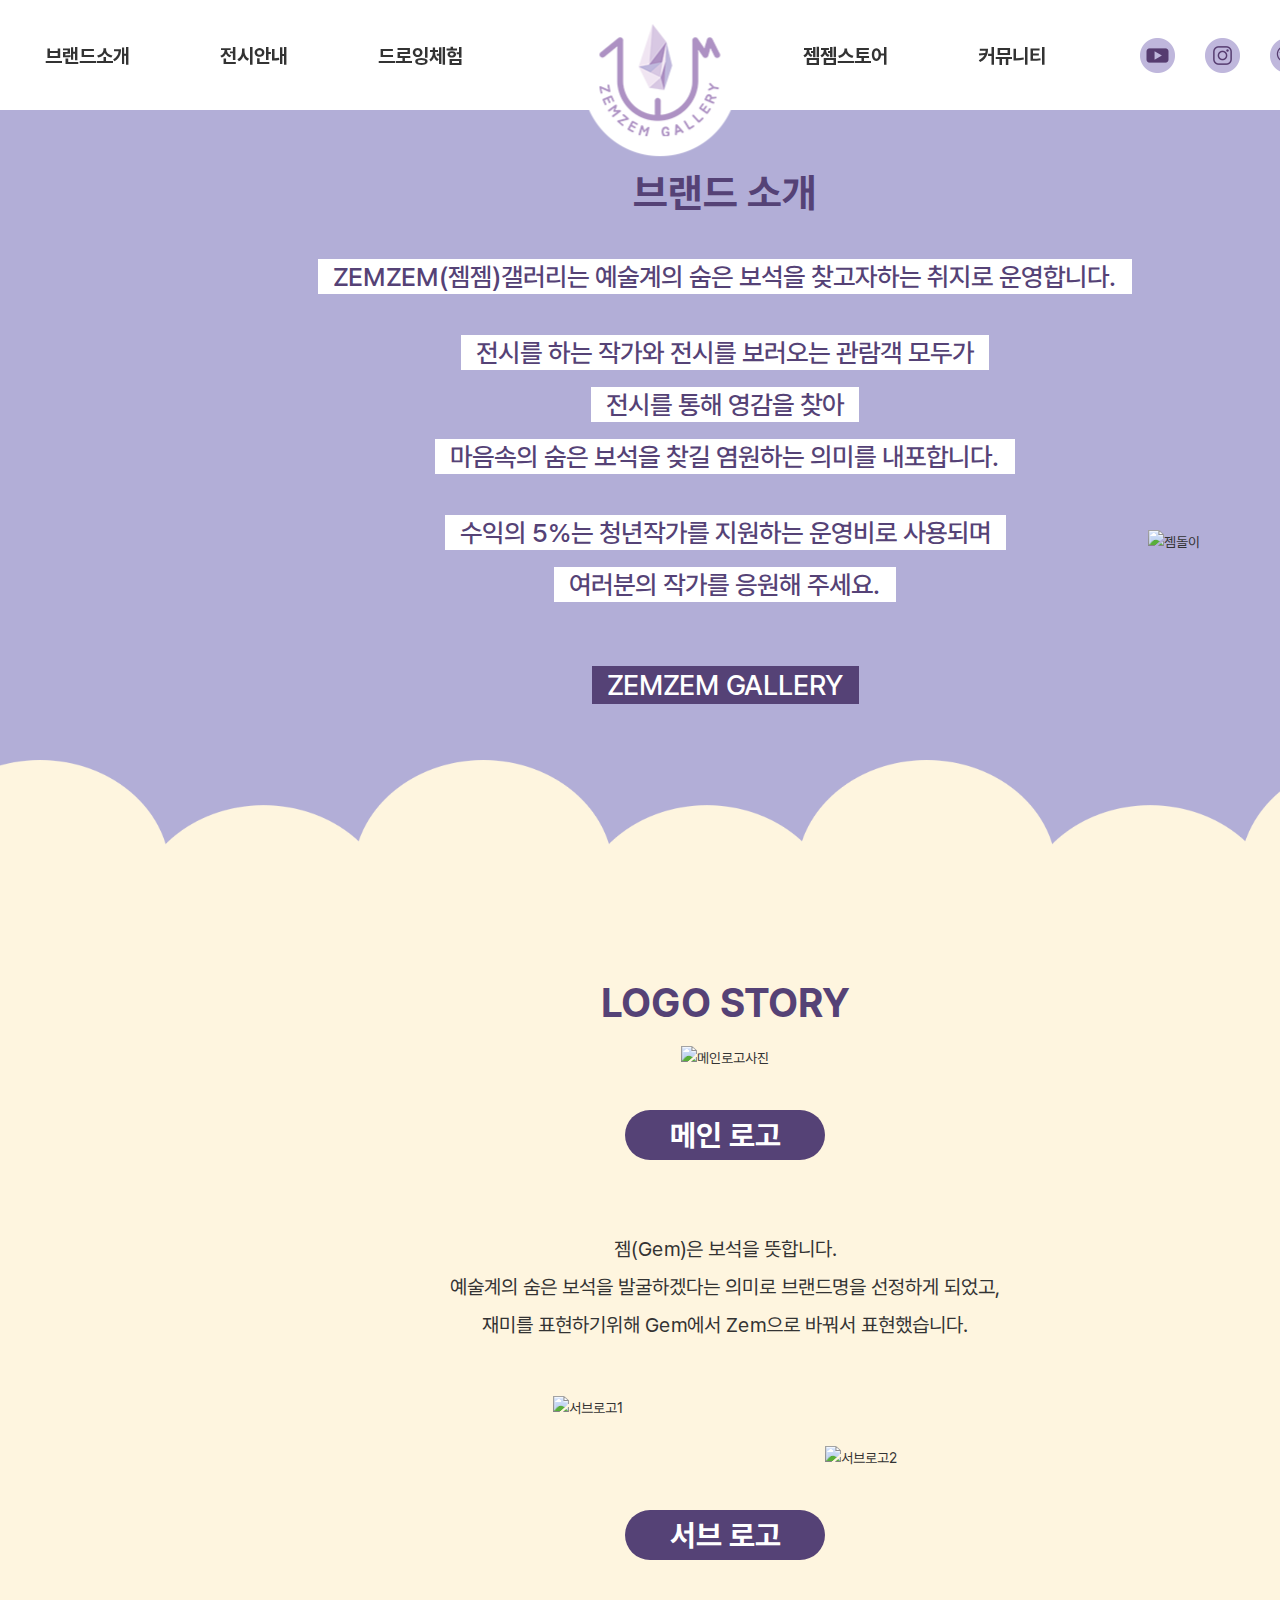
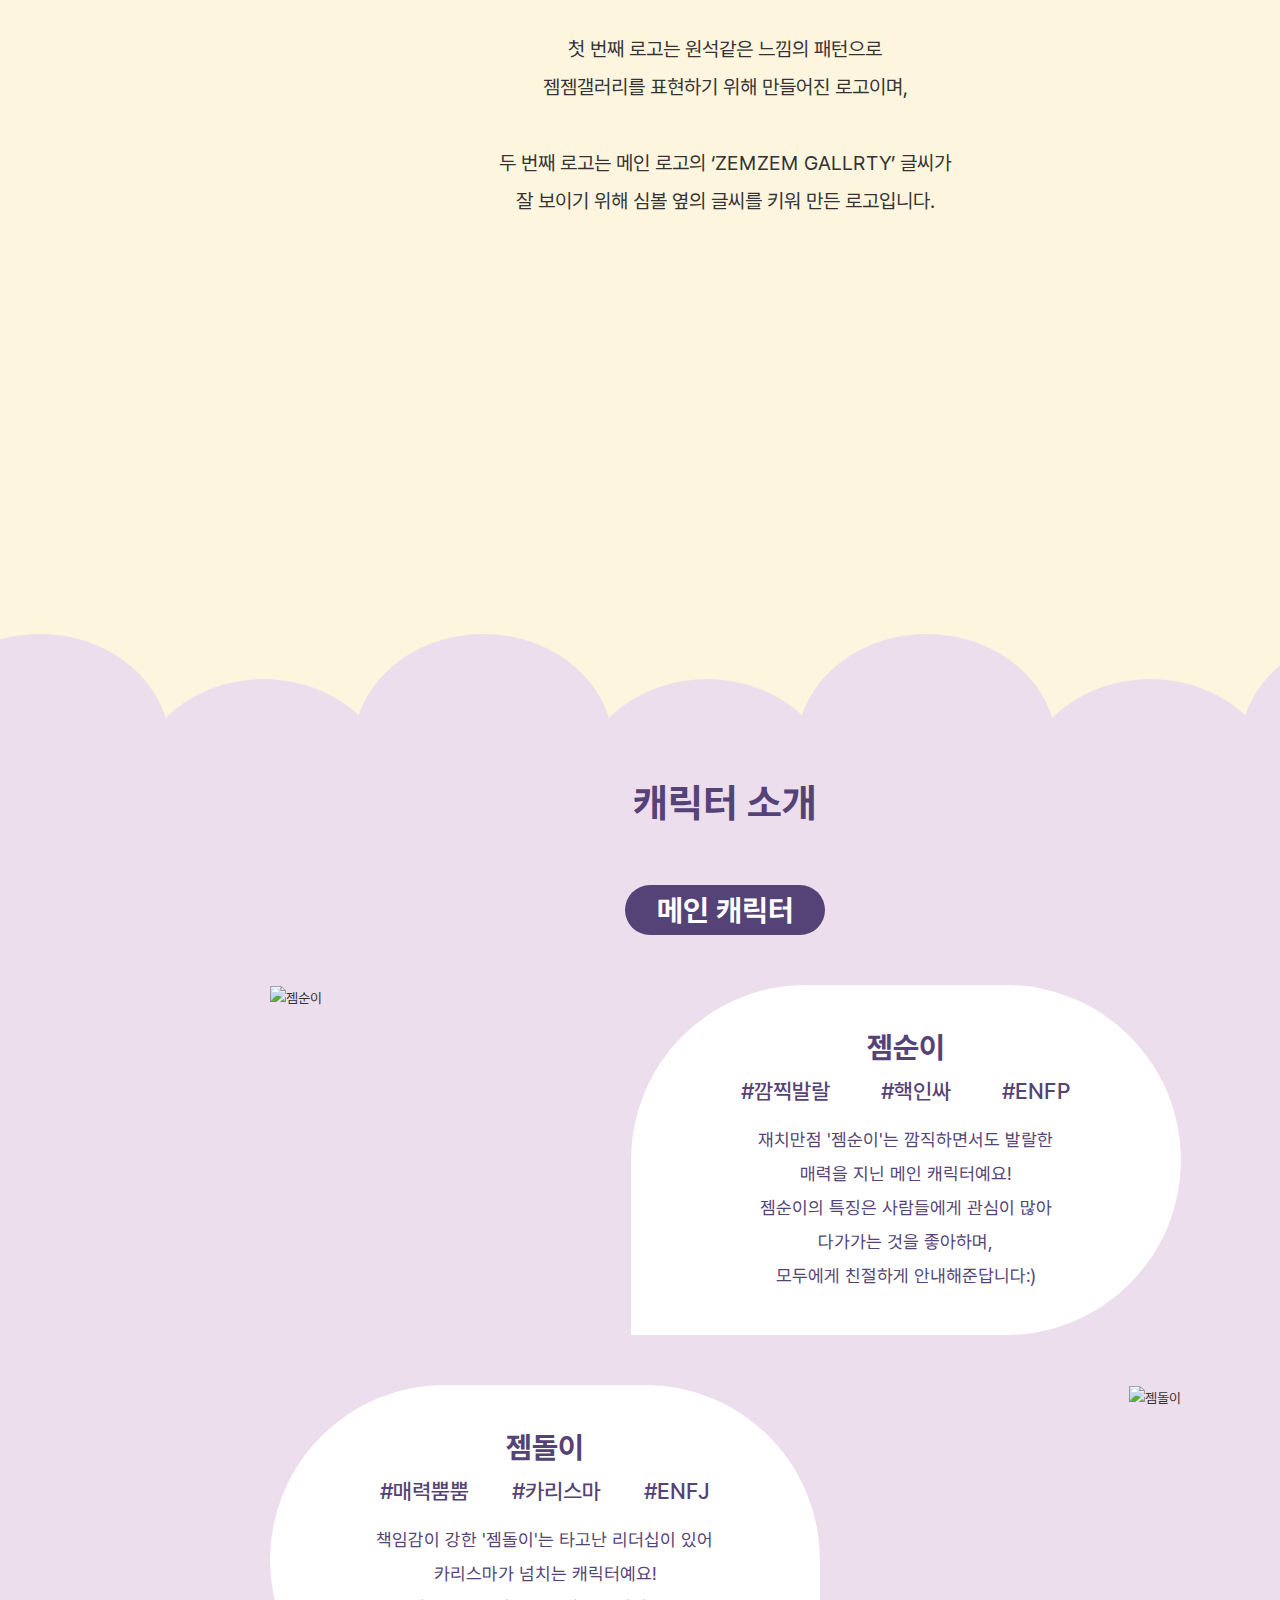
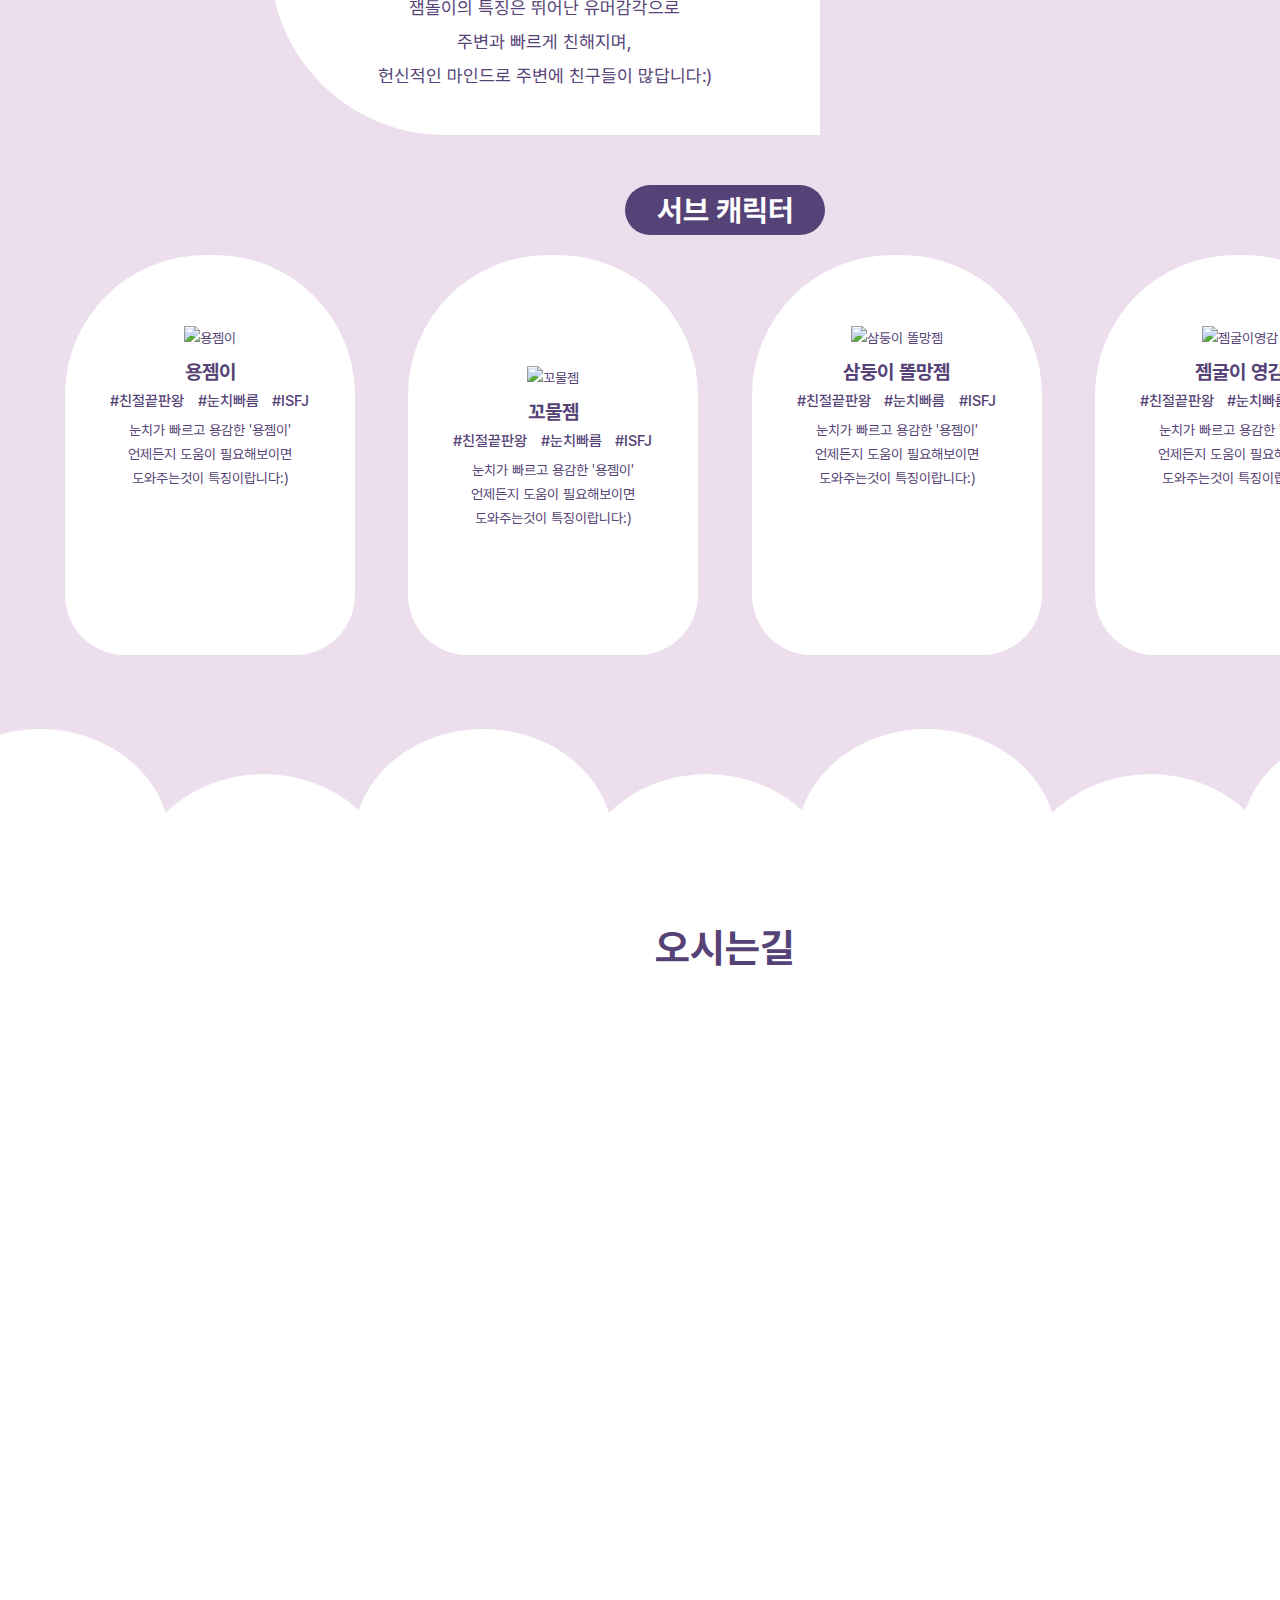
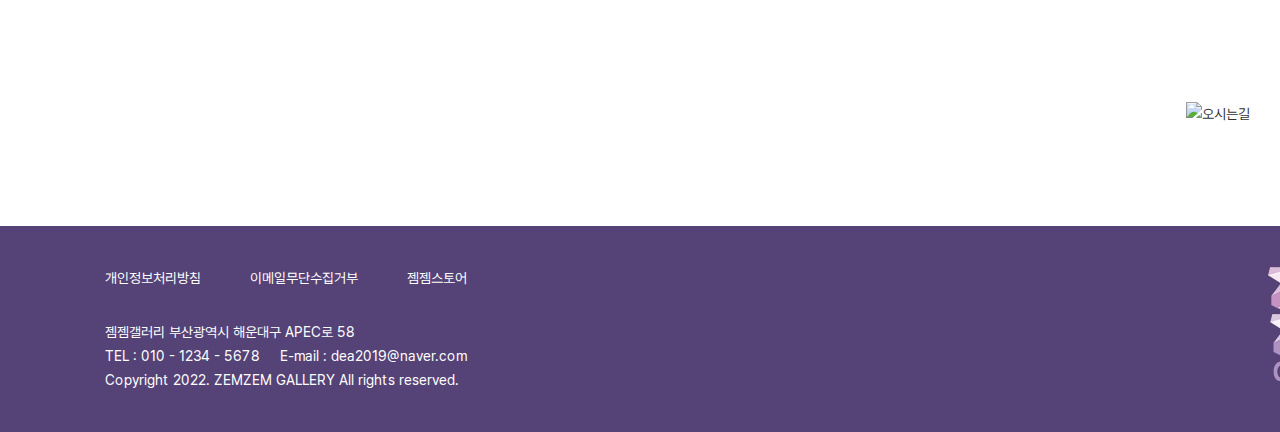
==== sub1.html @ 62e5ad0f "Add files via upload" ====
<!DOCTYPE html>
<html lang="ko">

<head>
    <meta charset="UTF-8">
    <meta http-equiv="X-UA-Compatible" content="IE=edge">
    <meta name="viewport" content="width=1450">
    <title>브랜드 소개</title>
    <!--제이쿼리 cdn-->
    <script src="https://code.jquery.com/jquery-1.12.4.min.js"
        integrity="sha256-ZosEbRLbNQzLpnKIkEdrPv7lOy9C27hHQ+Xp8a4MxAQ=" crossorigin="anonymous"></script>
    <!-- javascript -->
    <script src="./js/javascript.js"></script>
    <!-- favicon -->
    <link rel="shortcut icon" href="./images/favicon.png" type="image/x-icon">
    <!-- webfont -->
    <link rel="stylesheet" href="./font/webfont.css">
    <!-- css -->
    <link rel="stylesheet" href="./css/main.css">
    <link rel="stylesheet" href="./css/sub1.css">
</head>

<body>
    <header>
        <!-- 배경이미지 -->
        <div class="header_inner clearfix">
            <!-- width:1320px, margin:auto -->
            <h1 class="logo"><a href="./index.html"><img src="./images/logo.png" alt="상단로고"></a></h1>
            <!-- logo -->
            <ul class="gnb">
                <!-- float:left -->
                <li><a href="./sub1.html">브랜드소개</a>
                    <div class="sub_menu">
                        <ul>
                            <li><a href="#">BI</a></li>
                        </ul>
                    </div>
                    <!-- sub_menu -->
                </li>
                <li><a href="./sub2.html">전시안내</a>
                    <div class="sub_menu">
                        <ul>
                            <li><a href="#">현재전시</a></li>
                            <li><a href="#">지난전시</a></li>
                            <li><a href="#">전시장 에티켓</a></li>
                        </ul>
                    </div>
                </li>
                <li><a href="./sub3.html">드로잉체험</a>
                    <div class="sub_menu">
                        <ul>
                            <li><a href="#">체험안내</a></li>
                            <li><a href="#">체험예약</a></li>
                        </ul>
                    </div>
                </li>
                <li class="gnb_mg"><a href="./sub4.html">젬젬스토어</a>
                    <div class="sub_menu">
                        <ul>
                            <li><a href="#">굿즈</a></li>
                        </ul>
                    </div>
                </li>
                <li><a href="./sub5.html">커뮤니티</a>
                    <div class="sub_menu">
                        <ul>
                            <li><a href="#">공지사항</a></li>
                            <li><a href="#">Q&A</a></li>
                            <li><a href="#">현재이벤트</a></li>
                            <li><a href="#">지난이벤트</a></li>
                        </ul>
                    </div>
                </li>
            </ul>
            <!-- gnb -->
            <ul class="icon">
                <!-- float:right -->
                <li><a href="https://www.youtube.com/"><img src="./images/icon1.png" alt="유튜브" class="i_youtube"></a>
                </li>
                <li><a href="https://www.instagram.com/ae_zzz_/"><img src="./images/icon2.png" alt="인스타그램"
                            class="i_insta"></a></li>
                <li><a href="https://www.kakaocorp.com/page/"><img src="./images/icon3.png" alt="카카오톡"
                            class="i_kakao"></a></li>
            </ul>
            <!-- icon -->
        </div>
        <!-- header_inner -->
        <img src="./images/submenu_bg.png" alt="서브배경" class="sub_bg1">
    </header>

    <div id="brand">
        <!-- 배경색:#b2aed7,배경이미지 -->
        <h1 class="title">브랜드 소개</h1>
        <p>
            <span class="white">ZEMZEM(젬젬)갤러리는 예술계의 숨은 보석을 찾고자하는 취지로 운영합니다.</span><br><br><br>
            <span class="white">전시를 하는 작가와 전시를 보러오는 관람객 모두가</span><br><br>
            <span class="white">전시를 통해 영감을 찾아</span><br><br>
            <span class="white">마음속의 숨은 보석을 찾길 염원하는 의미를 내포합니다.</span><br><br><br>
            <span class="white">수익의 5%는 청년작가를 지원하는 운영비로 사용되며</span><br><br>
            <span class="white">여러분의 작가를 응원해 주세요.</span><br><br><br><br>
            <span class="purple">ZEMZEM GALLERY</span>
        </p>

    </div>
    <!-- brand -->

    <div id="logo_story">
        <img src="./images/sub1/bn_zemdol.png" alt="젬돌이" class="bn_zemdol">
        <!-- 배경색 : #fef5df -->
        <img src="./images/bg_p1.png" alt="배경이미지" class="bg_1">
        <h1 class="title">LOGO STORY</h1>
        <img src="./images/sub1/mainlogo.png" alt="메인로고사진">
        <h2 class="sub_bg">메인 로고</h2>
        <P>
            젬(Gem)은 보석을 뜻합니다.<br>
            예술계의 숨은 보석을 발굴하겠다는 의미로 브랜드명을 선정하게 되었고,<br>
            재미를 표현하기위해 Gem에서 Zem으로 바꿔서 표현했습니다.
        </P>
        <ul class="sublogo">
            <li><img src="./images/sub1/sublogo1.png" alt="서브로고1"></li>
            <li><img src="./images/sub1/sublogo2.png" alt="서브로고2"></li>
        </ul>
        <h2 class="sub_bg">서브 로고</h2>
        <p>
            첫 번째 로고는 원석같은 느낌의 패턴으로<br>
            젬젬갤러리를 표현하기 위해 만들어진 로고이며,<br>
            <br>
            두 번째 로고는 메인 로고의 ‘ZEMZEM GALLRTY’ 글씨가<br>
            잘 보이기 위해 심볼 옆의 글씨를 키워 만든 로고입니다.
        </p>
        <img src="./images/bg_p2.png" alt="배경이미지" class="bg_2">
    </div>
    <!-- logo_story -->

    <div id="character">
        <!-- 배경색 : #ecdeed -->
        <div class="character_inner">
            <!-- width:1320px, margin:auto -->
            <h1 class="title">캐릭터 소개</h1>
            <h2 class="sub_bg">메인 캐릭터</h2>
            <!-- 메인캐릭터 시작 -->
            <div class="main_ct">
                <div class="box1">
                    <img src="./images/sub1/zemsun_ct.png" alt="젬순이" class="ct_1">
                </div>
                <!-- box1 -->
                <div class="box b_l_r">
                    <!-- 배경 -> w:550px,h:350px,r:175px -->
                    <h3 class="name1">젬순이</h3>
                    <ul class="teg1">
                        <li>#깜찍발랄</li>
                        <li>#핵인싸</li>
                        <li>#ENFP</li>
                    </ul>
                    <p>
                        재치만점 '젬순이'는 깜직하면서도 발랄한<br>
                        매력을 지닌 메인 캐릭터예요!<br>
                        젬순이의 특징은 사람들에게 관심이 많아<br>
                        다가가는 것을 좋아하며,<br>
                        모두에게 친절하게 안내해준답니다:)
                    </p>
                </div>
                <!-- box2 -->
            </div>
            <!-- main_ct -->
            <div class="main_ct">
                <div class="box b_r_r">
                    <!-- 배경 -> w:550px,h:350px,r:175px -->
                    <h3 class="name1">젬돌이</h3>
                    <ul class="teg1">
                        <li>#매력뿜뿜</li>
                        <li>#카리스마</li>
                        <li>#ENFJ</li>
                    </ul>
                    <p>
                        책임감이 강한 '젬돌이'는 타고난 리더십이 있어<br>
                        카리스마가 넘치는 캐릭터예요!<br>
                        잼돌이의 특징은 뛰어난 유머감각으로<br>
                        주변과 빠르게 친해지며,<br>
                        헌신적인 마인드로 주변에 친구들이 많답니다:)
                    </p>
                </div>
                <!-- box2 -->
                <div class="box1">
                    <img src="./images/sub1/zemdol_ct.png" alt="젬돌이" class="ct_1">
                </div>
                <!-- box1 -->
            </div>
            <!-- main_ct -->
            <!-- 메인캐릭터 끝 -->

            <h2 class="sub_bg">서브 캐릭터</h2>
            <ul class="sub_ct">
                <!-- 서브캐릭터 시작 -->
                <li class="s_box">
                    <!-- 배경 -> w:290px,h:400px,r:140px,60px -->
                    <img src="./images/sub1/yongzem_ct.png" alt="용젬이" class="ct_2">
                    <h3 class="name2">용젬이</h3>
                    <ul class="teg2">
                        <li>#친절끝판왕</li>
                        <li>#눈치빠름</li>
                        <li>#ISFJ</li>
                    </ul>
                    <p>
                        눈치가 빠르고 용감한 '용젬이'<br>
                        언제든지 도움이 필요해보이면<br>
                        도와주는것이 특징이랍니다:)
                    </p>
                </li>
                <!-- 용젬이 -->

                <li class="s_box">
                    <!-- 배경 -> w:290px,h:400px,r:140px,60px -->
                    <img src="./images/sub1/gomulzem_ct.png" alt="꼬물젬" class="ct_3">
                    <h3 class="name2">꼬물젬</h3>
                    <ul class="teg2">
                        <li>#친절끝판왕</li>
                        <li>#눈치빠름</li>
                        <li>#ISFJ</li>
                    </ul>
                    <p>
                        눈치가 빠르고 용감한 '용젬이'<br>
                        언제든지 도움이 필요해보이면<br>
                        도와주는것이 특징이랍니다:)
                    </p>
                </li>
                <!-- 꼬물젬 -->

                <li class="s_box">
                    <!-- 배경 -> w:290px,h:400px,r:140px,60px -->
                    <img src="./images/sub1/zem3_ct.png" alt="삼둥이 똘망젬" class="ct_2">
                    <h3 class="name2">삼둥이 똘망젬</h3>
                    <ul class="teg2">
                        <li>#친절끝판왕</li>
                        <li>#눈치빠름</li>
                        <li>#ISFJ</li>
                    </ul>
                    <p>
                        눈치가 빠르고 용감한 '용젬이'<br>
                        언제든지 도움이 필요해보이면<br>
                        도와주는것이 특징이랍니다:)
                    </p>
                </li>
                <!-- 삼둥이 똘망젬 -->

                <li class="s_box">
                    <!-- 배경 -> w:290px,h:400px,r:140px,60px -->
                    <img src="./images/sub1/zemgul_ct.png" alt="젬굴이영감" class="ct_3">
                    <h3 class="name2">젬굴이 영감</h3>
                    <ul class="teg2">
                        <li>#친절끝판왕</li>
                        <li>#눈치빠름</li>
                        <li>#ISFJ</li>
                    </ul>
                    <p>
                        눈치가 빠르고 용감한 '용젬이'<br>
                        언제든지 도움이 필요해보이면<br>
                        도와주는것이 특징이랍니다:)
                    </p>
                </li>
                <!-- 젬굴이영감 -->
            </ul>
            <!-- sub_ct -->
            <!-- 서브캐릭터 끝 -->
        </div>
        <!-- character_inner -->
        <img src="./images/bg_p5.png" alt="배경이미지" class="bg_2">
    </div>
    <!-- character -->

    <div id="map">
        <h1 class="title">오시는길</h1>
        <div class="map_inner">
            <!-- width:1320px, margin:auto -->
            <iframe
                src="https://www.google.com/maps/embed?pb=!1m14!1m8!1m3!1d13046.376612285927!2d129.1370734!3d35.1667411!3m2!1i1024!2i768!4f13.1!3m3!1m2!1s0x0%3A0xe696ad78c526802b!2z67aA7IKw7Iuc66a966-47Iig6rSA!5e0!3m2!1sko!2skr!4v1669701302339!5m2!1sko!2skr"
                width="940" height="528.75" style="border:0;" allowfullscreen="" loading="lazy"
                referrerpolicy="no-referrer-when-downgrade"></iframe>
        </div>
        <!-- map_inner -->
        <img src="./images/sub1/directions.png" alt="오시는길" class="directions">
    </div>
    <!-- map -->

    <footer>
        <!-- 배경색 -->
        <div class="footer_inner clearfix">
            <!-- width:1320px, margin:auto -->
            <div class="copyright">
                <!-- float:left -->
                <ul class="copy">
                    <li><a href="#none">개인정보처리방침</a></li>
                    <li><a href="#none">이메일무단수집거부</a></li>
                    <li><a href="./sub4.html">젬젬스토어</a></li>
                </ul>
                <!-- copy -->
                <p>
                    젬젬갤러리 부산광역시 해운대구 APEC로 58<br>
                    TEL : 010 - 1234 - 5678
                    &nbsp&nbsp&nbsp
                    E-mail : dea2019@naver.com<br>
                    Copyright 2022. ZEMZEM GALLERY All rights reserved.
                </p>
            </div>
            <!-- copy -->
            <h1 class="f_logo">
                <!-- float:right -->
                <a href="./index.html"><img src="./images/f_logo.png" alt="하단로고"></a>
            </h1>
        </div>
        <!-- footer_inner -->
    </footer>
</body>

</html>
---- font/webfont.css ----
/*전체설정*/
@charset "UTF-8";

/* 프리텐다드 웹폰트 */
@font-face {
    font-family: 'Pretendard';
    src: url('../font/Pretendard-Thin.woff2') format('woff2'),
        url('../font/Pretendard-Thin.woff') format('woff');
    font-weight: 100;
    font-style: normal;
}

@font-face {
    font-family: 'Pretendard';
    src: url('../font/Pretendard-ExtraLight.woff2') format('woff2'),
        url('../font/Pretendard-ExtraLight.woff') format('woff');
    font-weight: 200;
    font-style: normal;
}

@font-face {
    font-family: 'Pretendard';
    src: url('../font/Pretendard-Light.woff2') format('woff2'),
        url('../font/Pretendard-Light.woff') format('woff');
    font-weight: 300;
    font-style: normal;
}

@font-face {
    font-family: 'Pretendard';
    src: url('../font/Pretendard-Regular.woff2') format('woff2'),
        url('../font/Pretendard-Regular.woff') format('woff');
    font-weight: 400;
    font-style: normal;
}

@font-face {
    font-family: 'Pretendard';
    src: url('../font/Pretendard-Medium.woff2') format('woff2'),
        url('../font/Pretendard-Medium.woff') format('woff');
    font-weight: 500;
    font-style: normal;
}

@font-face {
    font-family: 'Pretendard';
    src: url('../font/Pretendard-SemiBold.woff2') format('woff2'),
        url('../font/Pretendard-SemiBold.woff') format('woff');
    font-weight: 600;
    font-style: normal;
}

@font-face {
    font-family: 'Pretendard';
    src: url('../font/Pretendard-Bold.woff2') format('woff2'),
        url('../font/Pretendard-Bold.woff') format('woff');
    font-weight: 700;
    font-style: normal;
}

@font-face {
    font-family: 'Pretendard';
    src: url('../font/Pretendard-ExtraBold.woff2') format('woff2'),
        url('../font/Pretendard-ExtraBold.woff') format('woff');
    font-weight: 800;
    font-style: normal;
}

@font-face {
    font-family: 'Pretendard';
    src: url('../font/Pretendard-Black.woff2') format('woff2'),
        url('../font/Pretendard-Black.woff') format('woff');
    font-weight: 900;
    font-style: normal;
}

/* 배달의 민족 주아체 웹폰트 */
@font-face {
    font-family: 'BMJUA';
    src: url('https://cdn.jsdelivr.net/gh/projectnoonnu/noonfonts_one@1.0/BMJUA.woff') format('woff');
    font-weight: normal;
    font-style: normal;
}
---- css/main.css ----
/*전체설정*/
@charset "UTF-8";

* {
    margin: 0;
    padding: 0;
}

a {
    text-decoration: none;
    color: inherit;
}

ul {
    list-style: none;
}

img {
    vertical-align: middle;
}

.clearfix::after {
    clear: both;
    display: block;
    content: "";
}

body {
    color: #333;
    font-size: 14px;
    line-height: 24px;
    font-family: 'Pretendard';
    min-width: 1450px;
}

/* bg */

.bg_1 {
    /* #content1 -> position: relative; */
    position: absolute;
    top: -170px;
    left: 0;
    width: 100%;
}

.bg_2 {
    position: absolute;
    width: 100%;
    bottom: -75px;
    left: 0;
}

/* title */
.title {
    text-align: center;
    color: #554276;
    padding: 61px 0 30px;
    font-size: 40px;
}

.tt_s {
    font-size: 24px;
    padding-bottom: 25px;
    text-align: center;
}

/* 캐릭터 */
.zemgul {
    /* #content1 -> position: relative; */
    position: absolute;
    top: 0;
    right: 0px;
    overflow: hidden;
}

.zem3_D {
    position: absolute;
    left: 100px;
    top: 30px;
}

.zem3_1 {
    position: absolute;
    left: 70px;
    top: -70px;
    animation: upanddown 1s linear infinite alternate;
}

.zem3_2 {
    position: absolute;
    left: 157px;
    top: -160px;
    animation: downandup 1s linear infinite alternate;
}

.zemdol {
    position: absolute;
    right: 100px;
    top: -180px;
    animation: rotation 1s linear infinite alternate;
}

.gomulzem {
    position: absolute;
    top: -100px;
    right: 560px;
    animation: left_right 1s linear infinite alternate;
}

.zemsun {
    position: absolute;
    top: -245px;
    left: 100px;
    animation: rotation2 1s linear infinite alternate;
}

.zemsun_d {
    position: absolute;
    top: 85px;
    left: 140px
}

.zem3_bt {
    padding: 50px 0;
}

.yongzem {
    position: absolute;
    top: -200px;
    right: 40px;
    animation: upanddown 1s linear infinite alternate;
}

.yongzem_d {
    position: absolute;
    top: 5px;
    right: 70px;
}

/* header */
header {
    width: 100%;
    height: 110px;
    background-color: #fff;
    position: fixed;
    z-index: 50;
}

.header_inner {
    width: 1320px;
    margin: 0 auto;
    position: relative;
}

.logo {
    position: absolute;
    left: 50%;
    top: 65%;
    transform: translate(-50%, -45%);
    z-index: 50;
}

/* 메뉴 시작 */
.gnb {
    float: left;
}

.gnb>li {
    float: left;
    padding: 43.5px 45px;
    position: relative;
}

.gnb>li>a {
    display: block;
    font-size: 20px;
    font-weight: bold;
}

.gnb>li>a:hover {
    /* 글씨 그라데이션 넣기 */
    background: linear-gradient(to right, #554276, #f6b0b2);
    -webkit-background-clip: text;
    -webkit-text-fill-color: transparent;
}

.gnb_mg {
    margin-left: 250px;
}

.sub_bg1 {
    position: absolute;
    left: 50%;
    transform: translateX(-50%);
    top: 110px;
    display: none;
}

/* 메뉴 끝 */
/* 아이콘 시작 */
.icon {
    float: right;
}

.icon li {
    float: left;
    padding: 38px 15px;
}

/* 아이콘 끝 */

/* sub_menu */
.sub_menu {
    width: 100%;
    position: absolute;
    top: 130px;
    left: 0;
    z-index: 30;
    color: #fff;
    font-size: 18px;
    display: none;
}

.sub_menu ul li {
    padding: 10px 0;
    text-align: center;
}

.sub_menu ul li:hover {
    font-weight: bold;
}

.sub_menu ul li a {
    display: inline-block;
}


/* mainbanner */
#mainbanner {
    width: 100%;
    height: 950px;
    background-color: #fff;
    background: #fff url(../images/mainbanner_bg.png) no-repeat center center;
}

.main_inner {
    width: 1320px;
    margin: 0 auto;
    position: relative;
}

.main_p1,
.main_p2,
.main_p3,
.main_p4 {
    position: absolute;
}

.main_p1 {
    top: 510px;
    left: 0;
}

.main_p2 {
    top: 170px;
    left: 460px;
}

.main_p3 {
    top: 550px;
    right: 500px;
}

.main_p4 {
    top: 280px;
    right: -40px;
}

/* content1 */
#content1 {
    width: 100%;
    height: 950px;
    background-color: #fef5df;
    text-align: center;
    position: relative;
}

.con1_inner {
    width: 1320px;
    margin: 0 auto;
}

.con1 {
    margin-top: 20px;
    color: #333;
    width: 1200px;
    padding-bottom: 40px;
}

.swiper-slide {
    width: 360px;
    height: 530px;
}

.swiper-slide h2 {
    padding-top: 15px;
    font-size: 24px;
}

.swiper-slide p {
    padding: 6px 0 8px;
    font-size: 16px;
}

.con1 .swiper-pagination span {
    background-color: #554276;
}

/*페이지네이션의 동그라미 색상은 페이지네이션 클래스 안의 span 태그에 들어가 있으므로, 반드시 그 안의 스팬태그에게 스타일을 준다.*/


/* content2 */
#content2 {
    width: 100%;
    height: 950px;
    background-color: #ecdeed;
    position: relative;
}

.con2_inner {
    width: 1320px;
    margin: 0 auto;
}

.drawing {
    position: relative;
    width: 1320px;
    margin: 0 auto;
    height: 490px;
    font-family: 'BMJUA';
    font-size: 18px;
    color: #fff;
    text-align: center;
}

.drawing_1 {
    position: absolute;
    top: 0;
    left: 0;
    width: 710px;
    height: 450px;
    box-sizing: border-box;
}

.drawing_1 a p {
    padding-top: 210px;
    padding-left: 80px;
}

.drawing_2 {
    position: absolute;
    bottom: 0;
    right: 0;
    width: 710px;
    height: 450px;
    box-sizing: border-box;
}


/* content3 */
#content3 {
    width: 100%;
    height: 1000px;
    background-color: #f6b0b2;
    position: relative;
}

.con3_inner {
    width: 1320px;
    margin: 0 auto;
}

.store {
    display: flex;
    justify-content: space-between;
    box-sizing: border-box;
    text-align: center;
}

.product1 {
    width: 450px;
    height: 830px;
    border-radius: 225px;
    background: url(../images/product_1.jpg) repeat-x left top;
    background-size: cover;
    margin-top: 50px;
    animation: product1 20s linear infinite alternate;
}

.product3 {
    padding-top: 70px;
}

.pd_img:hover {
    transform: translateY(-10px);
    transition: all 0.5s;
    box-shadow: 0px 5px 5px rgba(0, 0, 0, 0.5);
}

.p_tt {
    font-size: 24px;
    font-weight: 600;
    padding: 30px 0 5px;
}

.won {
    font-size: 28px;
    font-weight: 600;
    padding: 5px 0;
}

.more {
    display: block;
    width: 70px;
    height: 28px;
    color: #554276;
    border: #554276 solid 2px;
    background-color: rgba(0, 0, 0, 0.0);
    border-radius: 16px;
    margin: 0 auto;
    box-sizing: border-box;
    font-weight: 600;
    margin-top: 5px;
    text-align: center;
}

.more:hover {
    display: block;
    background-color: #554276;
    color: #fff;
    border: #554276 solid 2px;
    font-weight: 500;
    transition: all 0.5s;
}

/* content4 */
#content4 {
    width: 100%;
    height: 950px;
    background-color: #b2aed7;
    position: relative;
}

.con4_inner {
    width: 1320px;
    margin: 0 auto;
}

.event {
    display: flex;
    justify-content: space-between;
}

.event_img:hover {
    transform: scale(1.05, 1.05);
    transition: all 0.5s;
    box-shadow: 5px 5px 5px rgba(0, 0, 0, 0.5);
}

/* content5 */
#content5 {
    width: 100%;
    height: 700px;
    position: relative;
}

.con5_inner {
    margin: 0 auto;
}

.insta {
    display: flex;
    justify-content: space-around;
    margin: 70px 100px 0;
}

.insta li {
    width: 18%;
}

.insta li a img {
    width: 100%;
}

/* footer */
footer {
    width: 100%;
    position: relative;
    background-color: #554276;
    color: #fff;
}

.footer_inner {
    width: 1320px;
    margin: 0 auto;
}

.copyright {
    float: left;
    padding: 40px;
    box-sizing: border-box;
}

.copy {
    display: flex;
    justify-content: space-between;
    padding-bottom: 30px;
}

.f_logo {
    float: right;
    padding-top: 40px;
}

/* 애니메이션 */
@keyframes upanddown {
    from {
        transform: translateY(-15px);
    }

    to {
        transform: translateY(15px);
    }
}

@keyframes downandup {
    from {
        transform: translateY(15px);
    }

    to {
        transform: translateY(-15px);
    }
}

@keyframes left_right {

    /* 꼬물젬 애니메이션 */
    from {
        transform: translate(15px, 15px);
    }

    to {
        transform: translateX(-15px, -15px);
    }
}

@keyframes rotation {

    /* 좌우 돌아가는 각도 애니메이션 */
    from {
        transform: rotate(0);
        transform-origin: center bottom;
    }

    to {
        transform: rotate(15deg);
        transform-origin: center bottom;
    }
}

@keyframes rotation2 {

    /* 좌우 돌아가는 각도 애니메이션 */
    from {
        transform: rotate(0);
        transform-origin: center bottom;
    }

    to {
        transform: rotate(5deg);
        transform-origin: center bottom;
    }
}

@keyframes product1 {

    /* 제품1배경이미지 옆으로 애니메이션 */
    50% {
        background-position: right;
    }
}
---- css/sub1.css ----
/*전체설정*/
@charset "UTF-8";

* {
    margin: 0;
    padding: 0;
}

a {
    text-decoration: none;
    color: inherit;
}

ul {
    list-style: none;
}

img {
    vertical-align: middle;
}

.clearfix::after {
    clear: both;
    display: block;
    content: "";
}

body {
    color: #333;
    font-size: 14px;
    line-height: 24px;
    font-family: 'Pretendard';
    min-width: 1450px;
}

/* bg */

.bg_1 {
    /* #content1 -> position: relative; */
    position: absolute;
    top: -170px;
    left: 0;
    width: 100%;
}

.bg_2 {
    position: absolute;
    width: 100%;
    bottom: -75px;
    left: 0;
}

/* title */
.title {
    text-align: center;
    color: #554276;
    padding: 61px 0 30px;
    font-size: 40px;
}

.tt_s {
    font-size: 24px;
    padding-bottom: 25px;
    text-align: center;
}

/* 캐릭터 */
.bn_zemdol {
    position: absolute;
    right: 250px;
    top: -400px;
    z-index: 10;
    animation: rotation2 1s linear infinite alternate;
}

.ct_1 {
    animation: upanddown 1.5s linear infinite alternate;
}

.ct_2 {
    animation: upanddown2 1.5s linear infinite alternate;
}

.ct_3 {
    animation: downandup2 1.5s linear infinite alternate;
}

/* header */
header {
    width: 100%;
    height: 110px;
    background-color: #fff;
    position: fixed;
    z-index: 50;
}

.header_inner {
    width: 1320px;
    margin: 0 auto;
    position: relative;
}

.logo {
    position: absolute;
    left: 50%;
    top: 65%;
    transform: translate(-50%, -45%);
    z-index: 50;
}

/* 메뉴 시작 */
.gnb {
    float: left;
}

.gnb>li {
    float: left;
    padding: 43.5px 45px;
    position: relative;
}

.gnb>li>a {
    display: block;
    font-size: 20px;
    font-weight: bold;
}

.gnb>li>a:hover {
    /* 글씨 그라데이션 넣기 */
    background: linear-gradient(to right, #554276, #f6b0b2);
    -webkit-background-clip: text;
    -webkit-text-fill-color: transparent;
}

.gnb_mg {
    margin-left: 250px;
}

.sub_bg1 {
    position: absolute;
    left: 50%;
    transform: translateX(-50%);
    top: 110px;
    display: none;
}

/* 메뉴 끝 */
/* 아이콘 시작 */
.icon {
    float: right;
}

.icon li {
    float: left;
    padding: 38px 15px;
}

/* 아이콘 끝 */

/* sub_menu */
.sub_menu {
    width: 100%;
    position: absolute;
    top: 130px;
    left: 0;
    z-index: 30;
    color: #fff;
    font-size: 18px;
    display: none;
}

.sub_menu ul li {
    padding: 10px 0;
    text-align: center;
}

.sub_menu ul li:hover {
    font-weight: bold;
}

.sub_menu ul li a {
    display: inline-block;
}



/* brand */
#brand {
    text-align: center;
    width: 100%;
    height: 930px;
    margin: 0 auto;
    box-sizing: border-box;
    padding-top: 120px;
    position: relative;
    background: #b2aed7 url(../images/sub1/sub_banner_bg.png) no-repeat center center;
}

#brand p {
    padding-top: 30px;
}

.white {
    font-size: 26px;
    background-color: #fff;
    color: #554276;
    font-weight: 500;
    padding: 2px 15px;
}

.purple {
    font-size: 28px;
    background-color: #554276;
    color: #fff;
    font-weight: 500;
    padding: 2px 15px;
}

/* logo_story */
#logo_story {
    position: relative;
    text-align: center;
    width: 100%;
    height: 1300px;
    margin: 0 auto;
    background-color: #fef5df;
    padding-bottom: 100px;
}

.sub_bg {
    width: 200px;
    height: 50px;
    border-radius: 25px;
    background-color: #554276;
    color: #fff;
    font-size: 30px;
    box-sizing: border-box;
    padding-top: 13px;
    margin: 0 auto;
    margin-top: 40px;
    margin-bottom: 20px;
}

#logo_story p {
    font-size: 20px;
    line-height: 38px;
    padding: 50px 0;
}

.sublogo {
    display: flex;
    justify-content: space-evenly;
    width: 750px;
    margin: 0 auto;
}

.sublogo li:nth-child(2) {
    padding-top: 50px;
}

/* character */
#character {
    position: relative;
    background-color: #ecdeed;
    text-align: center;
    width: 100%;
    padding-bottom: 170px;
}

.character_inner {
    width: 1320px;
    margin: 0 auto;
}

/* 메인캐릭터 */
.main_ct {
    display: flex;
    justify-content: space-around;
    width: 1220px;
    margin: 50px auto;
}

.box {
    width: 550px;
    height: 350px;
    border-radius: 175px;
    background-color: #fff;
    color: #554276;
    box-sizing: border-box;
    padding: 50px;
}

.b_l_r {
    border-bottom-left-radius: 0;
    /* 왼쪽 아래 라운드 0 */
}

.b_r_r {
    border-bottom-right-radius: 0;
    /* 오른쪽 아래 라운드 0 */
}

.name1 {
    font-size: 30px;
}

.teg1 {
    display: flex;
    justify-content: space-between;
    width: 330px;
    margin: 0 auto;
    font-size: 22px;
    font-weight: 500;
    padding: 20px 0;
}

.box p {
    font-size: 18px;
    line-height: 34px;
}

/* 서브캐릭터 */
.sub_ct {
    width: 1320px;
    display: flex;
    justify-content: space-between;
    text-align: center;
}

.s_box {
    width: 290px;
    height: 400px;
    border-top-left-radius: 140px;
    border-top-right-radius: 140px;
    border-bottom-left-radius: 60px;
    border-bottom-right-radius: 60px;
    background-color: #fff;
    color: #554276;
    box-sizing: border-box;
    padding-top: 70px;
}

.s_box:nth-child(2) {
    padding-top: 110px;
}

.name2 {
    font-size: 20px;
    padding-top: 10px;
}

.teg2 {
    display: flex;
    justify-content: space-between;
    width: 200px;
    font-size: 15px;
    font-weight: 500;
    margin: 0 auto;
    padding: 5px 0;
}

/* map */
#map {
    position: relative;
    background-color: #fff;
    padding: 50px 0 200px;
}

.map_inner {
    width: 1320px;
    margin: 50px auto;
}

.directions {
    position: absolute;
    right: 200px;
    bottom: 100px;
}

/* footer */
footer {
    width: 100%;
    position: relative;
    background-color: #554276;
    color: #fff;
}

.footer_inner {
    width: 1320px;
    margin: 0 auto;
}

.copyright {
    float: left;
    padding: 40px;
    box-sizing: border-box;
}

.copy {
    display: flex;
    justify-content: space-between;
    padding-bottom: 30px;
}

.f_logo {
    float: right;
    padding-top: 40px;
}

/* 애니메이션 */
@keyframes rotation2 {

    /* 좌우 돌아가는 각도 애니메이션 */
    from {
        transform: rotate(0);
        transform-origin: center bottom;
    }

    to {
        transform: rotate(5deg);
        transform-origin: center bottom;
    }
}

@keyframes upanddown2 {
    from {
        transform: translateY(-10px);
    }

    to {
        transform: translateY(10px);
    }
}

@keyframes downandup2 {
    from {
        transform: translateY(10px);
    }

    to {
        transform: translateY(-10px);
    }
}
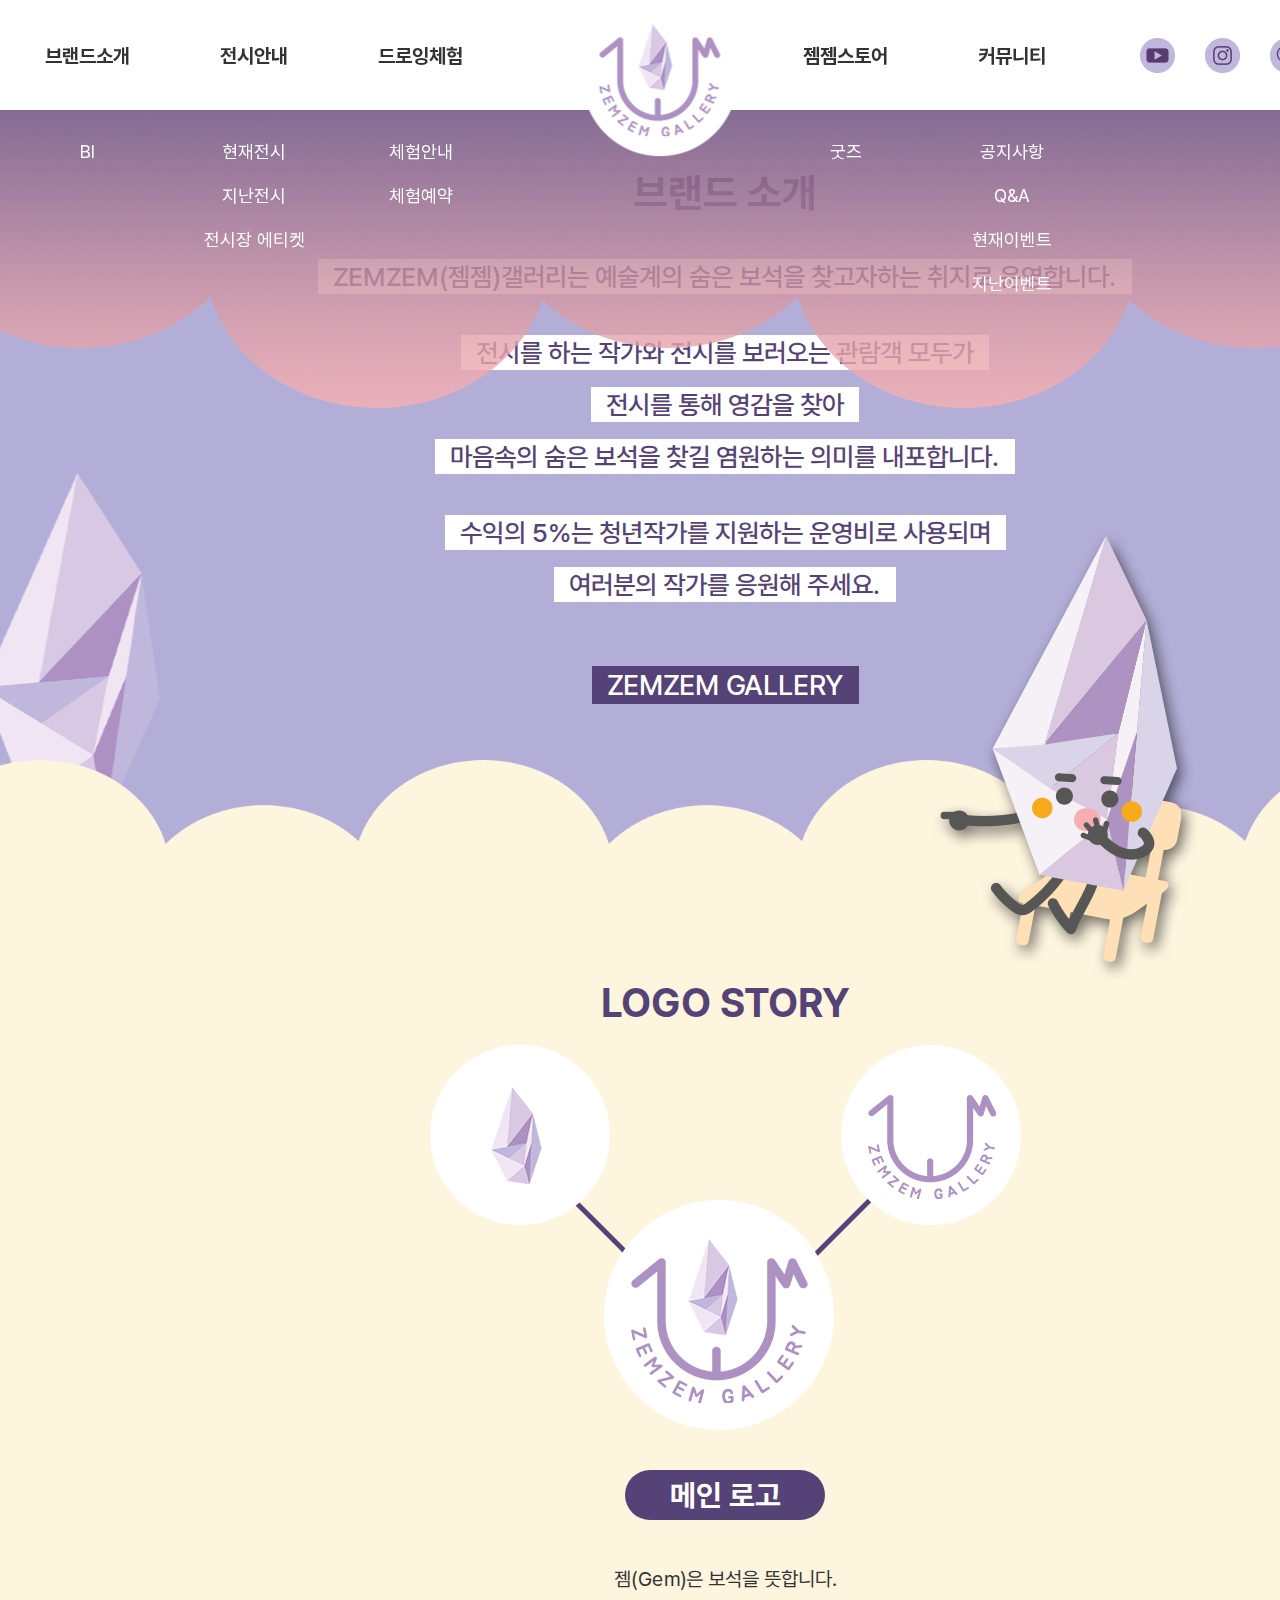
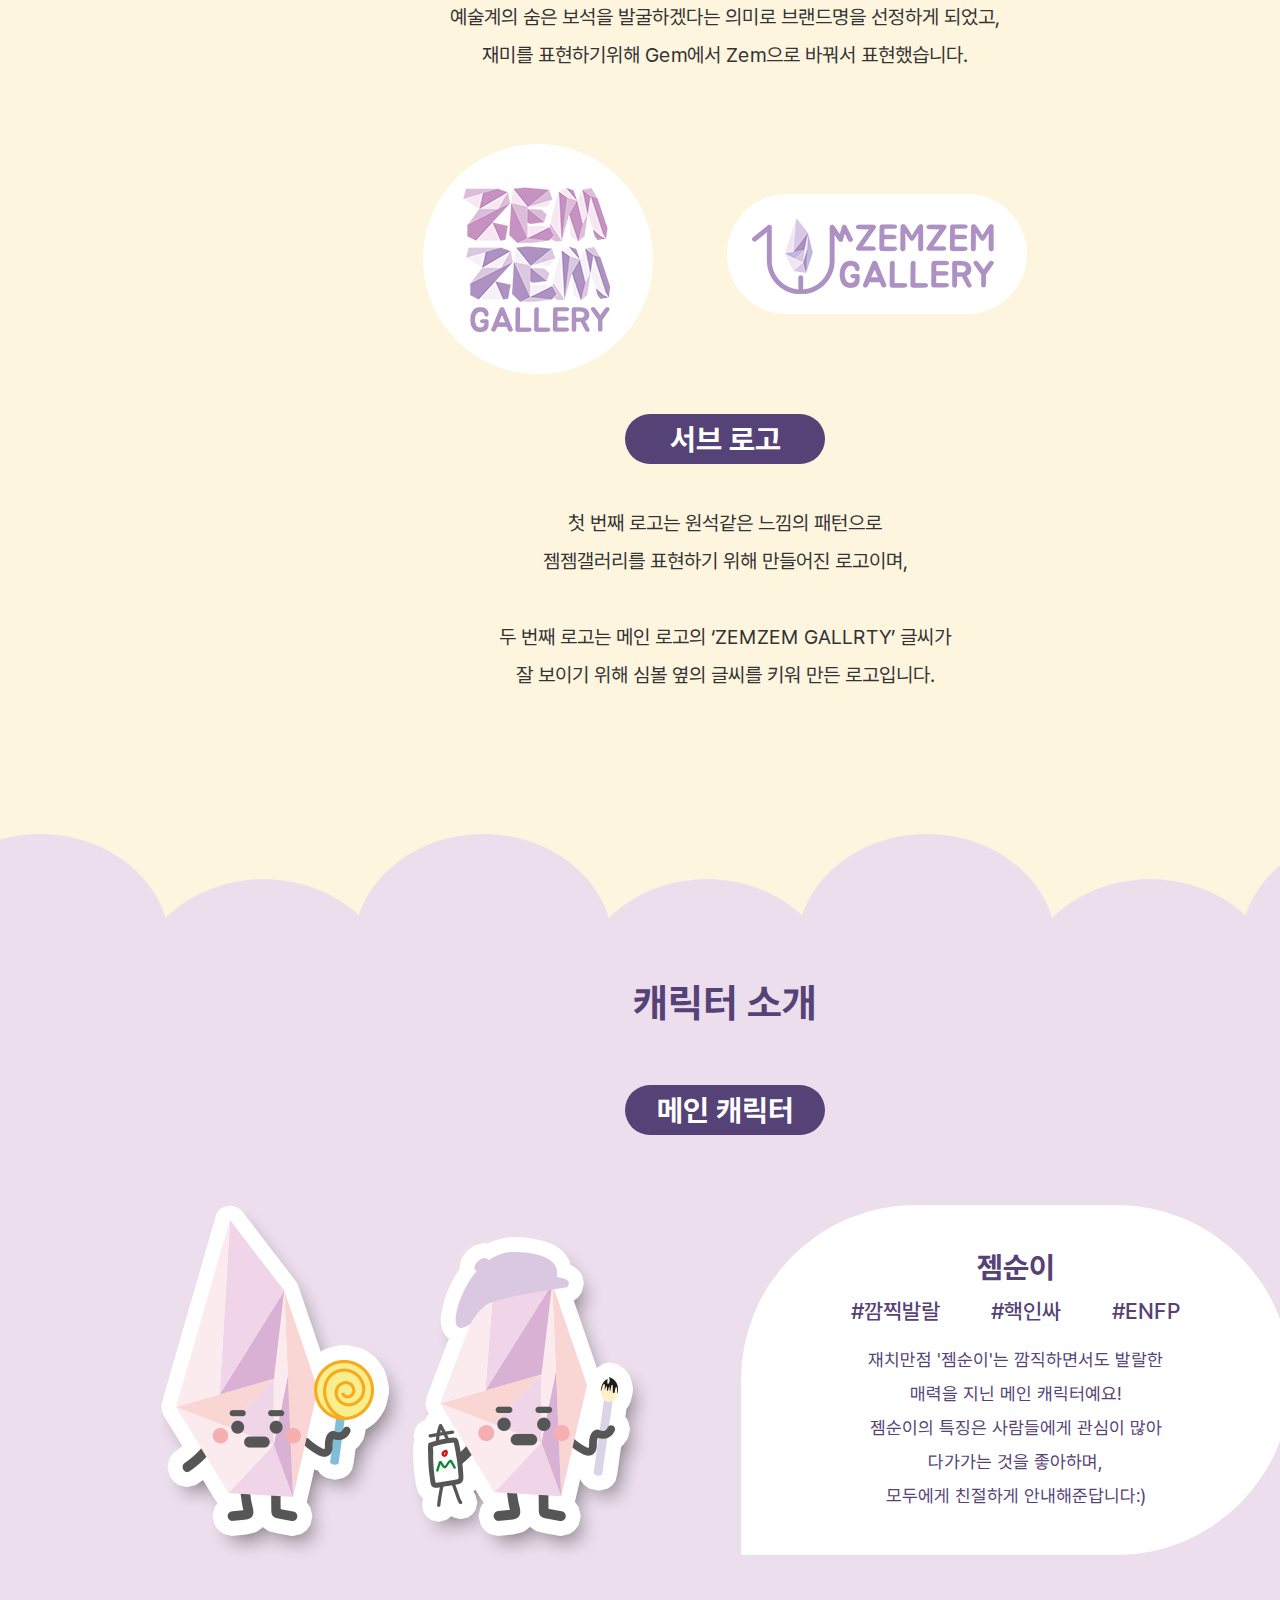
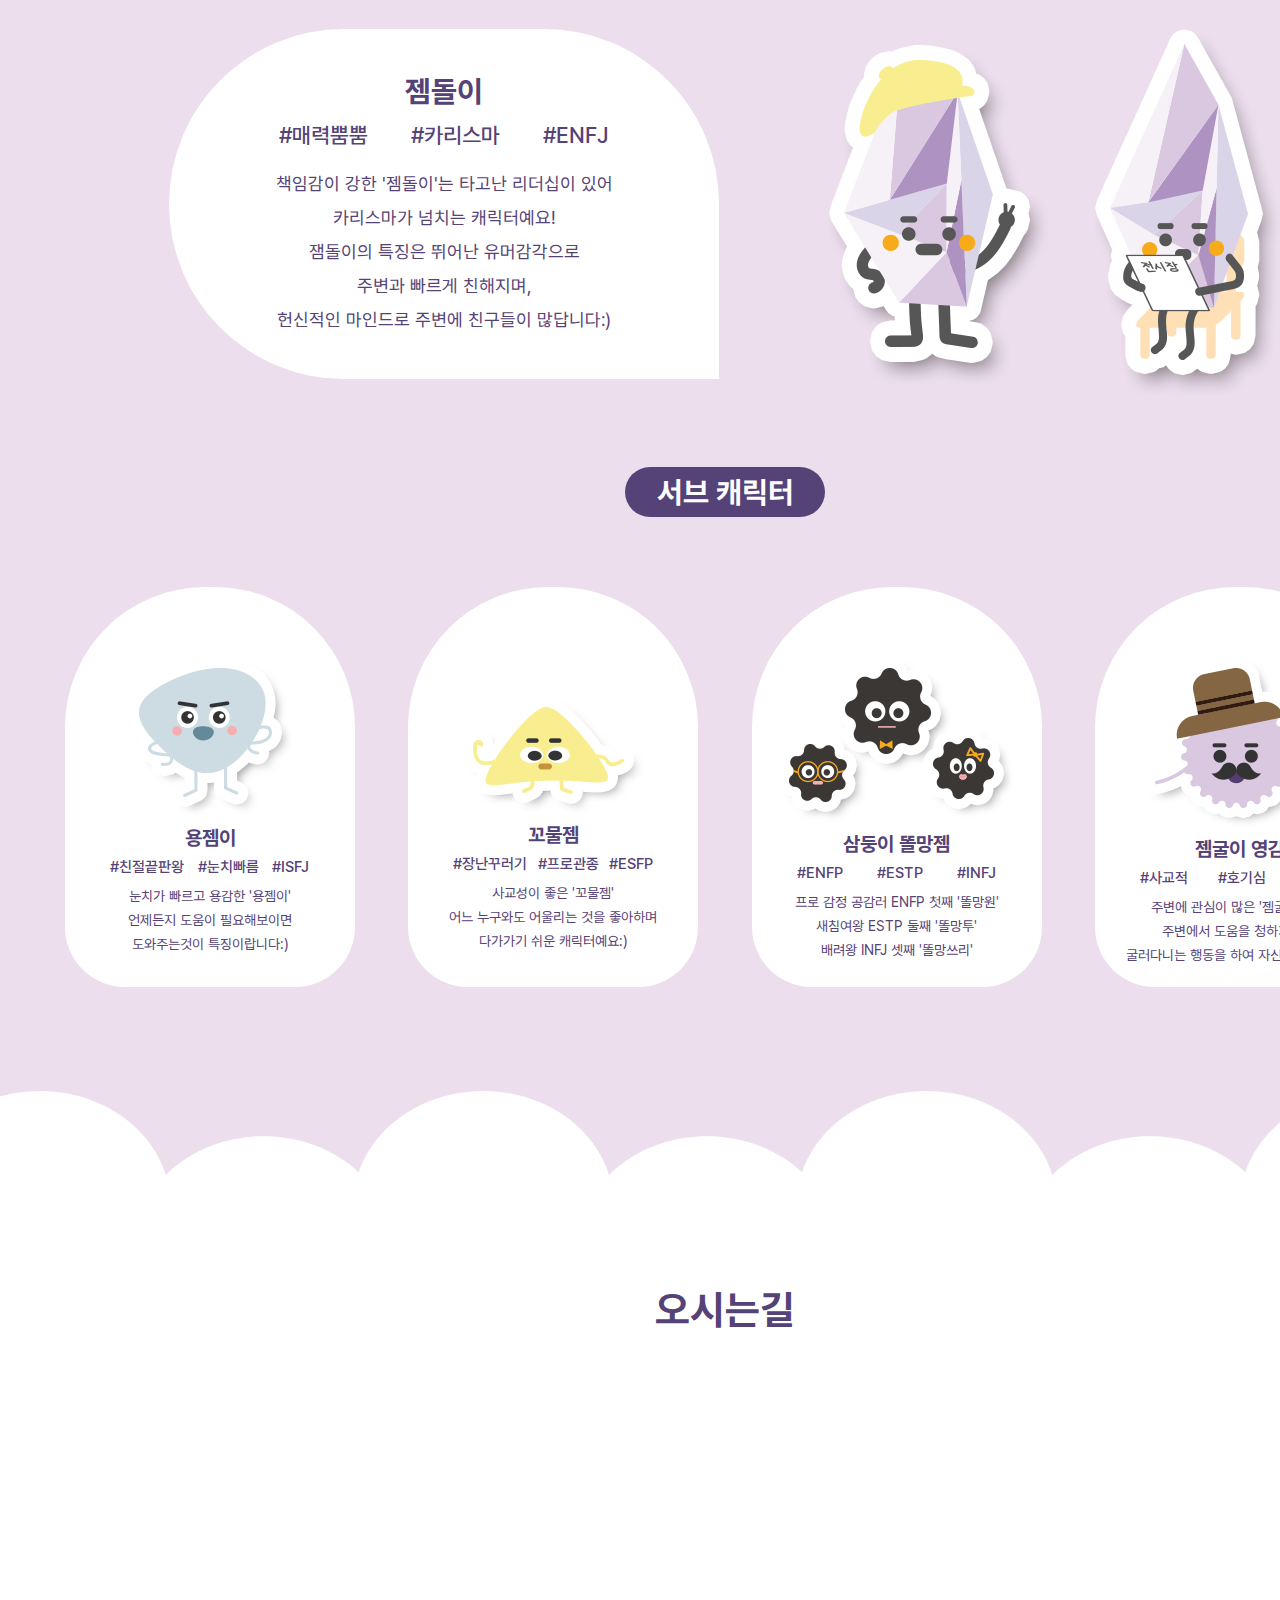
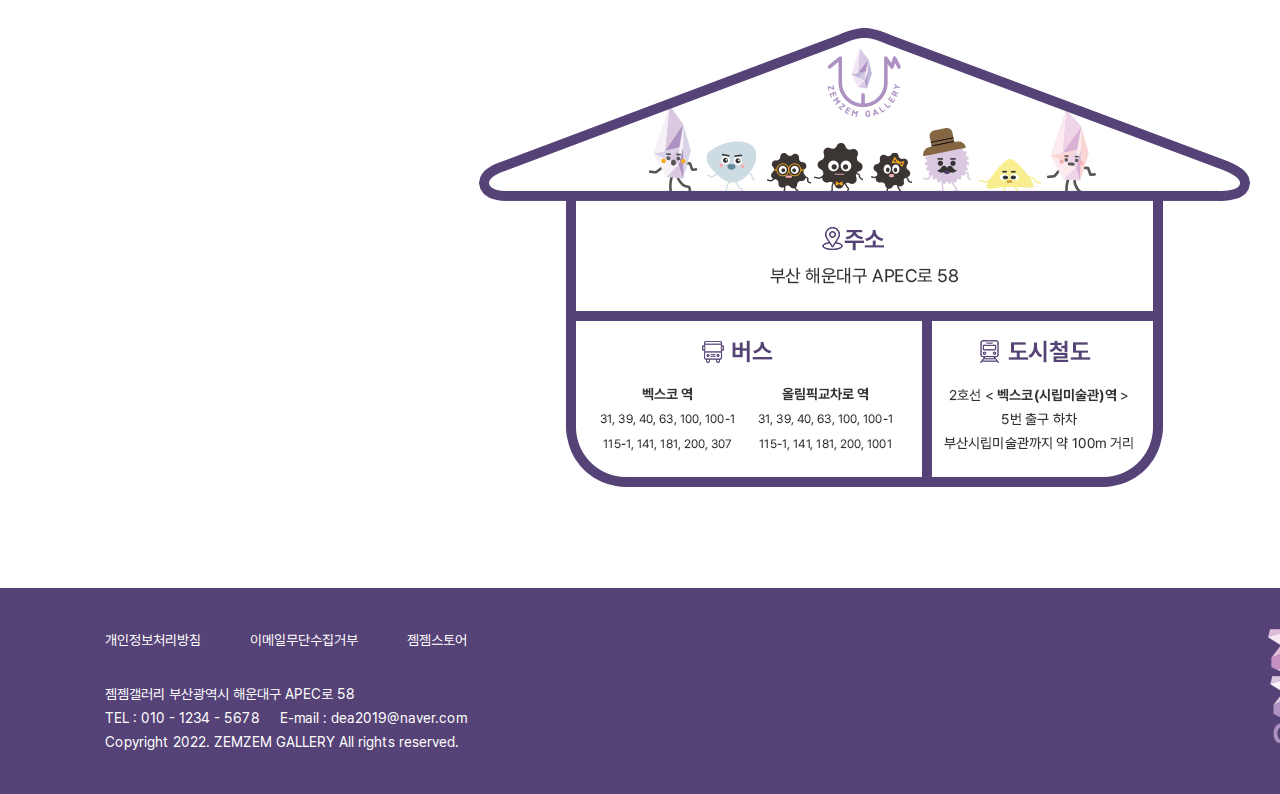
==== commit e5894661: "Add files via upload" ====
--- a/sub1.html
+++ b/sub1.html
@@ -32,7 +32,7 @@
                 <li><a href="./sub1.html">브랜드소개</a>
                     <div class="sub_menu">
                         <ul>
-                            <li><a href="#">BI</a></li>
+                            <li><a href="./sub1.html">BI</a></li>
                         </ul>
                     </div>
                     <!-- sub_menu -->
@@ -40,34 +40,34 @@
                 <li><a href="./sub2.html">전시안내</a>
                     <div class="sub_menu">
                         <ul>
-                            <li><a href="#">현재전시</a></li>
-                            <li><a href="#">지난전시</a></li>
-                            <li><a href="#">전시장 에티켓</a></li>
+                            <li><a href="./sub2.html">현재전시</a></li>
+                            <li><a href="./sub2.html">지난전시</a></li>
+                            <li><a href="./sub2.html">전시장 에티켓</a></li>
                         </ul>
                     </div>
                 </li>
                 <li><a href="./sub3.html">드로잉체험</a>
                     <div class="sub_menu">
                         <ul>
-                            <li><a href="#">체험안내</a></li>
-                            <li><a href="#">체험예약</a></li>
+                            <li><a href="./sub3.html">체험안내</a></li>
+                            <li><a href="./sub3.html">체험예약</a></li>
                         </ul>
                     </div>
                 </li>
                 <li class="gnb_mg"><a href="./sub4.html">젬젬스토어</a>
                     <div class="sub_menu">
                         <ul>
-                            <li><a href="#">굿즈</a></li>
+                            <li><a href="./sub4.html">굿즈</a></li>
                         </ul>
                     </div>
                 </li>
                 <li><a href="./sub5.html">커뮤니티</a>
                     <div class="sub_menu">
                         <ul>
-                            <li><a href="#">공지사항</a></li>
-                            <li><a href="#">Q&A</a></li>
-                            <li><a href="#">현재이벤트</a></li>
-                            <li><a href="#">지난이벤트</a></li>
+                            <li><a href="./sub5.html">공지사항</a></li>
+                            <li><a href="./sub5.html">Q&A</a></li>
+                            <li><a href="./sub5.html">현재이벤트</a></li>
+                            <li><a href="./sub5.html">지난이벤트</a></li>
                         </ul>
                     </div>
                 </li>
@@ -214,14 +214,14 @@
                     <img src="./images/sub1/gomulzem_ct.png" alt="꼬물젬" class="ct_3">
                     <h3 class="name2">꼬물젬</h3>
                     <ul class="teg2">
-                        <li>#친절끝판왕</li>
-                        <li>#눈치빠름</li>
-                        <li>#ISFJ</li>
-                    </ul>
-                    <p>
-                        눈치가 빠르고 용감한 '용젬이'<br>
-                        언제든지 도움이 필요해보이면<br>
-                        도와주는것이 특징이랍니다:)
+                        <li>#장난꾸러기</li>
+                        <li>#프로관종</li>
+                        <li>#ESFP</li>
+                    </ul>
+                    <p>
+                        사교성이 좋은 '꼬물젬'<br>
+                        어느 누구와도 어울리는 것을 좋아하며<br>
+                        다가가기 쉬운 캐릭터예요:)
                     </p>
                 </li>
                 <!-- 꼬물젬 -->
@@ -231,14 +231,14 @@
                     <img src="./images/sub1/zem3_ct.png" alt="삼둥이 똘망젬" class="ct_2">
                     <h3 class="name2">삼둥이 똘망젬</h3>
                     <ul class="teg2">
-                        <li>#친절끝판왕</li>
-                        <li>#눈치빠름</li>
-                        <li>#ISFJ</li>
-                    </ul>
-                    <p>
-                        눈치가 빠르고 용감한 '용젬이'<br>
-                        언제든지 도움이 필요해보이면<br>
-                        도와주는것이 특징이랍니다:)
+                        <li>#ENFP</li>
+                        <li>#ESTP</li>
+                        <li>#INFJ</li>
+                    </ul>
+                    <p>
+                        프로 감정 공감러 ENFP 첫째 '똘망원'<br>
+                        새침여왕 ESTP 둘째 '똘망투'<br>
+                        배려왕 INFJ 셋째 '똘망쓰리'
                     </p>
                 </li>
                 <!-- 삼둥이 똘망젬 -->
@@ -248,14 +248,14 @@
                     <img src="./images/sub1/zemgul_ct.png" alt="젬굴이영감" class="ct_3">
                     <h3 class="name2">젬굴이 영감</h3>
                     <ul class="teg2">
-                        <li>#친절끝판왕</li>
-                        <li>#눈치빠름</li>
-                        <li>#ISFJ</li>
-                    </ul>
-                    <p>
-                        눈치가 빠르고 용감한 '용젬이'<br>
-                        언제든지 도움이 필요해보이면<br>
-                        도와주는것이 특징이랍니다:)
+                        <li>#사교적</li>
+                        <li>#호기심</li>
+                        <li>#ESFJ</li>
+                    </ul>
+                    <p>
+                        주변에 관심이 많은 '젬굴이 영감'<br>
+                        주변에서 도움을 청하기 바래<br>
+                        굴러다니는 행동을 하여 자신을 과시해요:)
                     </p>
                 </li>
                 <!-- 젬굴이영감 -->
--- a/css/sub1.css
+++ b/css/sub1.css
@@ -221,7 +221,7 @@
     position: relative;
     text-align: center;
     width: 100%;
-    height: 1300px;
+    height: 1500px;
     margin: 0 auto;
     background-color: #fef5df;
     padding-bottom: 100px;
@@ -244,7 +244,7 @@
 #logo_story p {
     font-size: 20px;
     line-height: 38px;
-    padding: 50px 0;
+    padding: 20px 0 70px;
 }
 
 .sublogo {
@@ -264,7 +264,7 @@
     background-color: #ecdeed;
     text-align: center;
     width: 100%;
-    padding-bottom: 170px;
+    padding-bottom: 200px;
 }
 
 .character_inner {
@@ -277,7 +277,7 @@
     display: flex;
     justify-content: space-around;
     width: 1220px;
-    margin: 50px auto;
+    margin: 70px auto;
 }
 
 .box {
@@ -325,6 +325,7 @@
     display: flex;
     justify-content: space-between;
     text-align: center;
+    margin-top: 70px;
 }
 
 .s_box {
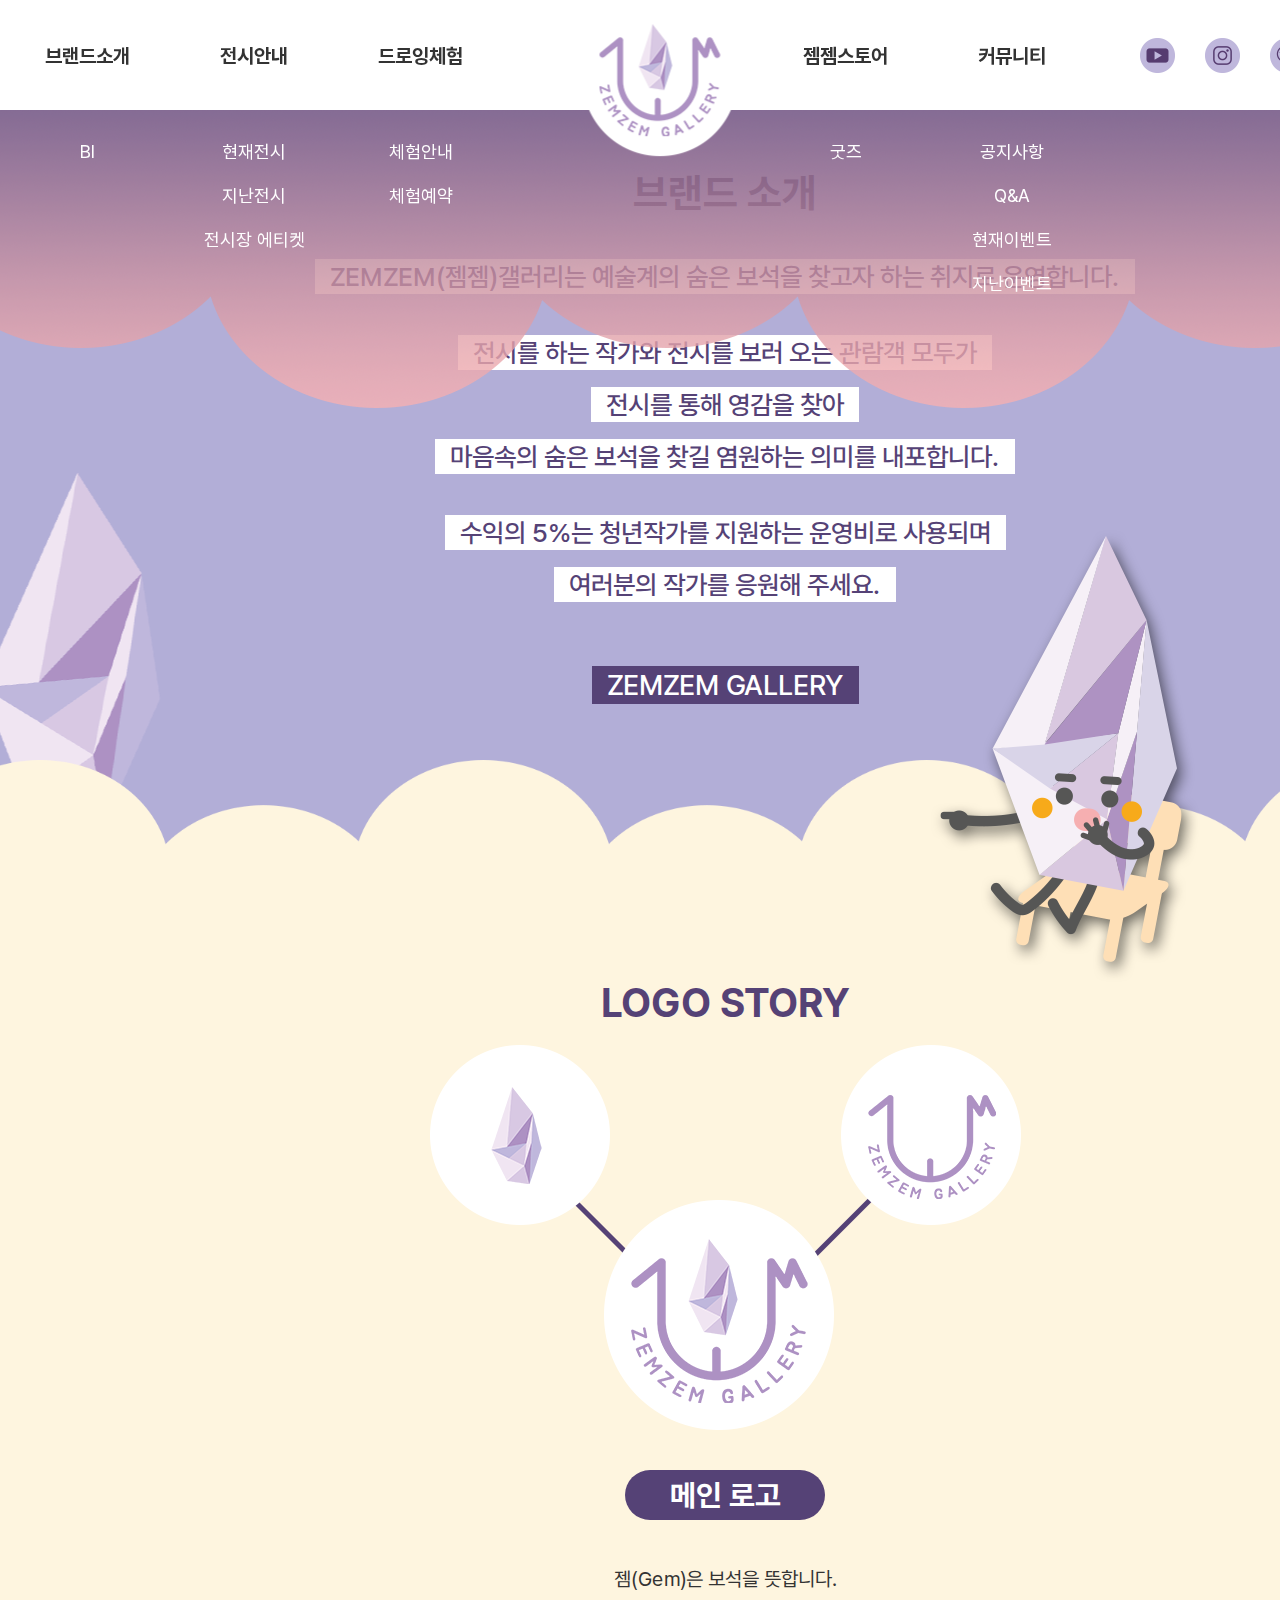
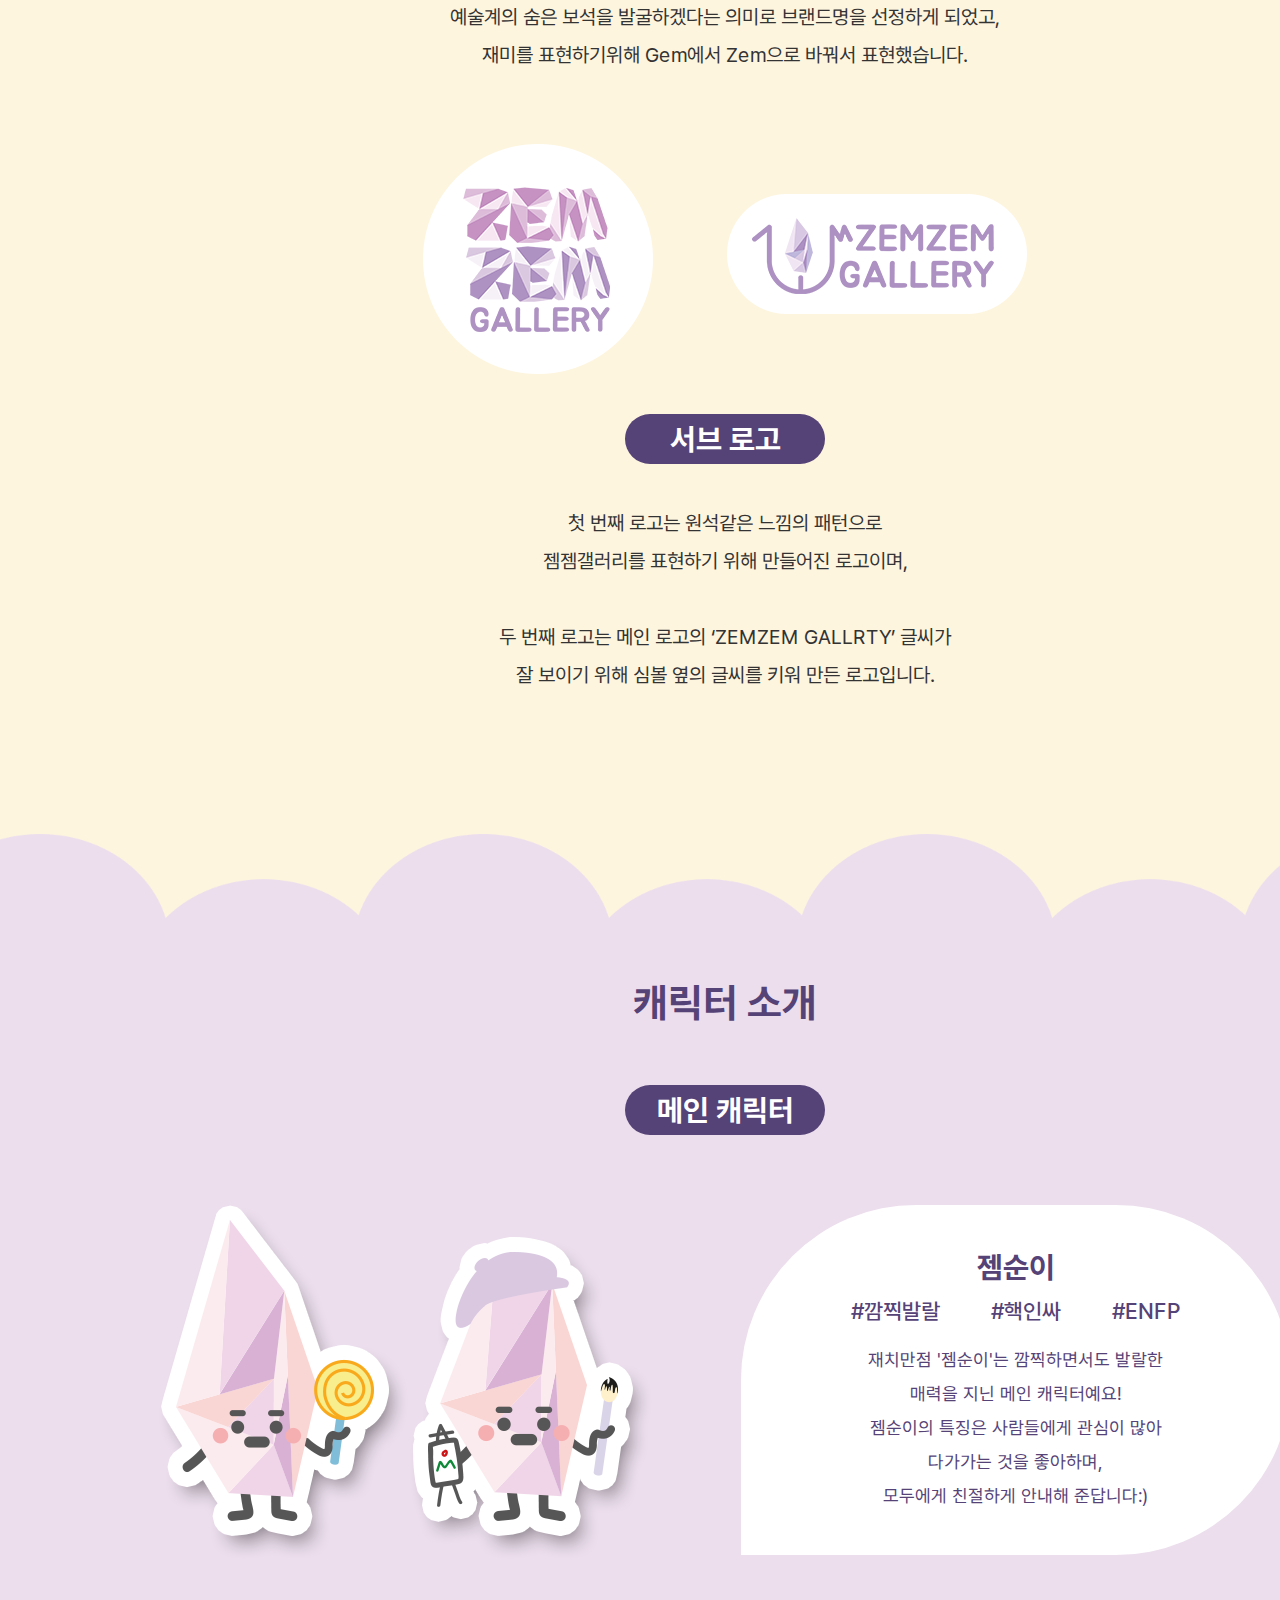
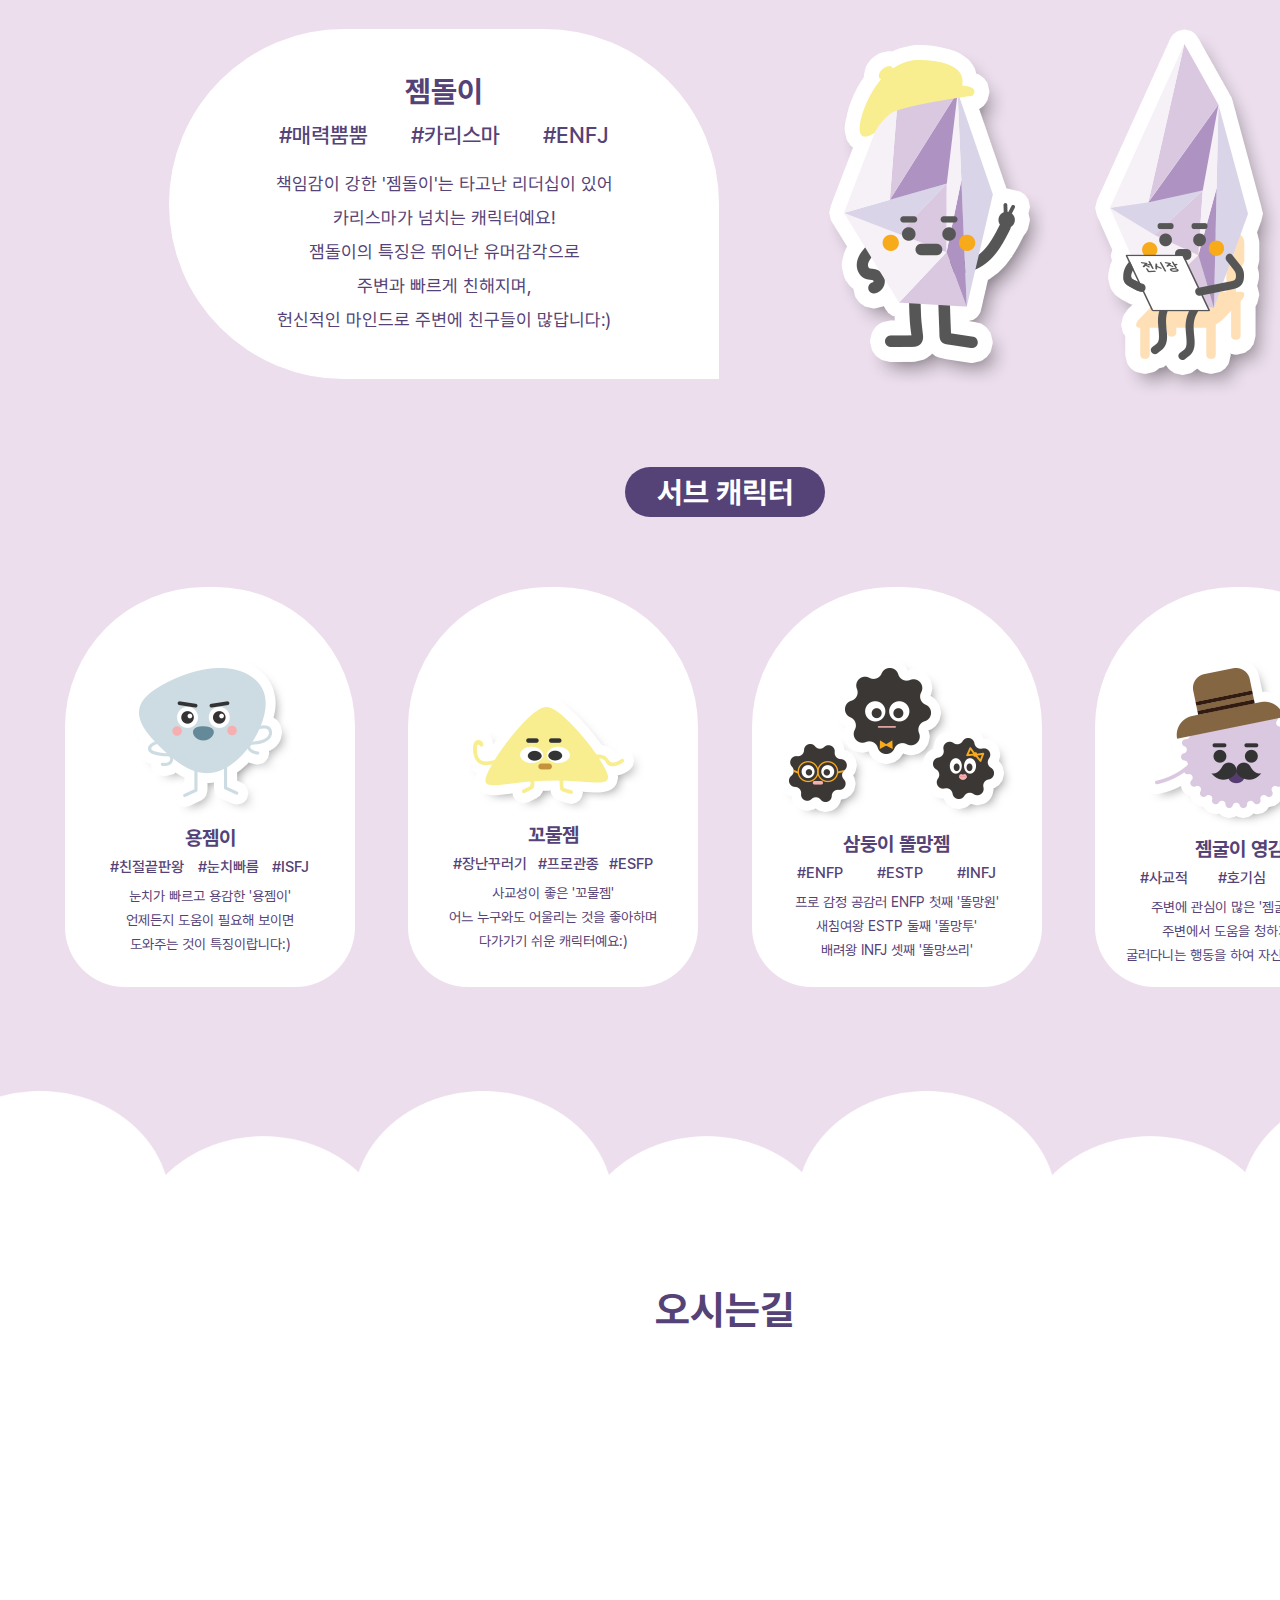
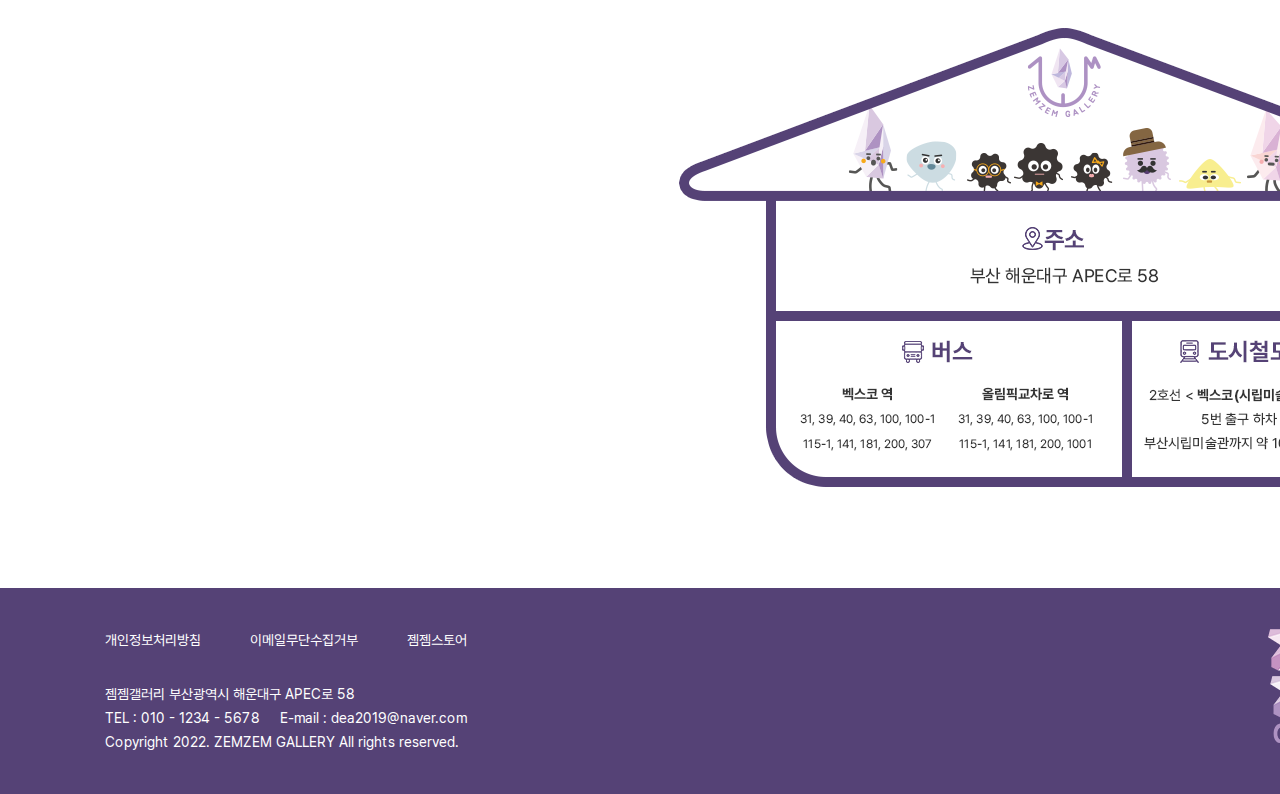
==== commit e5806bd6: "Add files via upload" ====
--- a/sub1.html
+++ b/sub1.html
@@ -92,8 +92,8 @@
         <!-- 배경색:#b2aed7,배경이미지 -->
         <h1 class="title">브랜드 소개</h1>
         <p>
-            <span class="white">ZEMZEM(젬젬)갤러리는 예술계의 숨은 보석을 찾고자하는 취지로 운영합니다.</span><br><br><br>
-            <span class="white">전시를 하는 작가와 전시를 보러오는 관람객 모두가</span><br><br>
+            <span class="white">ZEMZEM(젬젬)갤러리는 예술계의 숨은 보석을 찾고자 하는 취지로 운영합니다.</span><br><br><br>
+            <span class="white">전시를 하는 작가와 전시를 보러 오는 관람객 모두가</span><br><br>
             <span class="white">전시를 통해 영감을 찾아</span><br><br>
             <span class="white">마음속의 숨은 보석을 찾길 염원하는 의미를 내포합니다.</span><br><br><br>
             <span class="white">수익의 5%는 청년작가를 지원하는 운영비로 사용되며</span><br><br>
@@ -153,11 +153,11 @@
                         <li>#ENFP</li>
                     </ul>
                     <p>
-                        재치만점 '젬순이'는 깜직하면서도 발랄한<br>
+                        재치만점 '젬순이'는 깜찍하면서도 발랄한<br>
                         매력을 지닌 메인 캐릭터예요!<br>
                         젬순이의 특징은 사람들에게 관심이 많아<br>
                         다가가는 것을 좋아하며,<br>
-                        모두에게 친절하게 안내해준답니다:)
+                        모두에게 친절하게 안내해 준답니다:)
                     </p>
                 </div>
                 <!-- box2 -->
@@ -203,8 +203,8 @@
                     </ul>
                     <p>
                         눈치가 빠르고 용감한 '용젬이'<br>
-                        언제든지 도움이 필요해보이면<br>
-                        도와주는것이 특징이랍니다:)
+                        언제든지 도움이 필요해 보이면<br>
+                        도와주는 것이 특징이랍니다:)
                     </p>
                 </li>
                 <!-- 용젬이 -->
--- a/css/main.css
+++ b/css/main.css
@@ -39,16 +39,19 @@
     /* #content1 -> position: relative; */
     position: absolute;
     top: -170px;
-    left: 0;
+    left: 50%;
+    transform: translateX(-50%);
     width: 100%;
 }
 
 .bg_2 {
     position: absolute;
-    width: 100%;
     bottom: -75px;
-    left: 0;
-}
+    left: 50%;
+    transform: translateX(-50%);
+    width: 100%;
+}
+
 
 /* title */
 .title {
--- a/css/sub1.css
+++ b/css/sub1.css
@@ -39,15 +39,16 @@
     /* #content1 -> position: relative; */
     position: absolute;
     top: -170px;
-    left: 0;
-    width: 100%;
+    left: 50%;
+    transform: translateX(-50%);
 }
 
 .bg_2 {
     position: absolute;
     width: 100%;
     bottom: -75px;
-    left: 0;
+    left: 50%;
+    transform: translateX(-50%);
 }
 
 /* title */
@@ -362,19 +363,20 @@
 
 /* map */
 #map {
-    position: relative;
     background-color: #fff;
     padding: 50px 0 200px;
+    position: relative;
 }
 
 .map_inner {
     width: 1320px;
     margin: 50px auto;
+    position: relative;
 }
 
 .directions {
     position: absolute;
-    right: 200px;
+    right: 0;
     bottom: 100px;
 }
 
